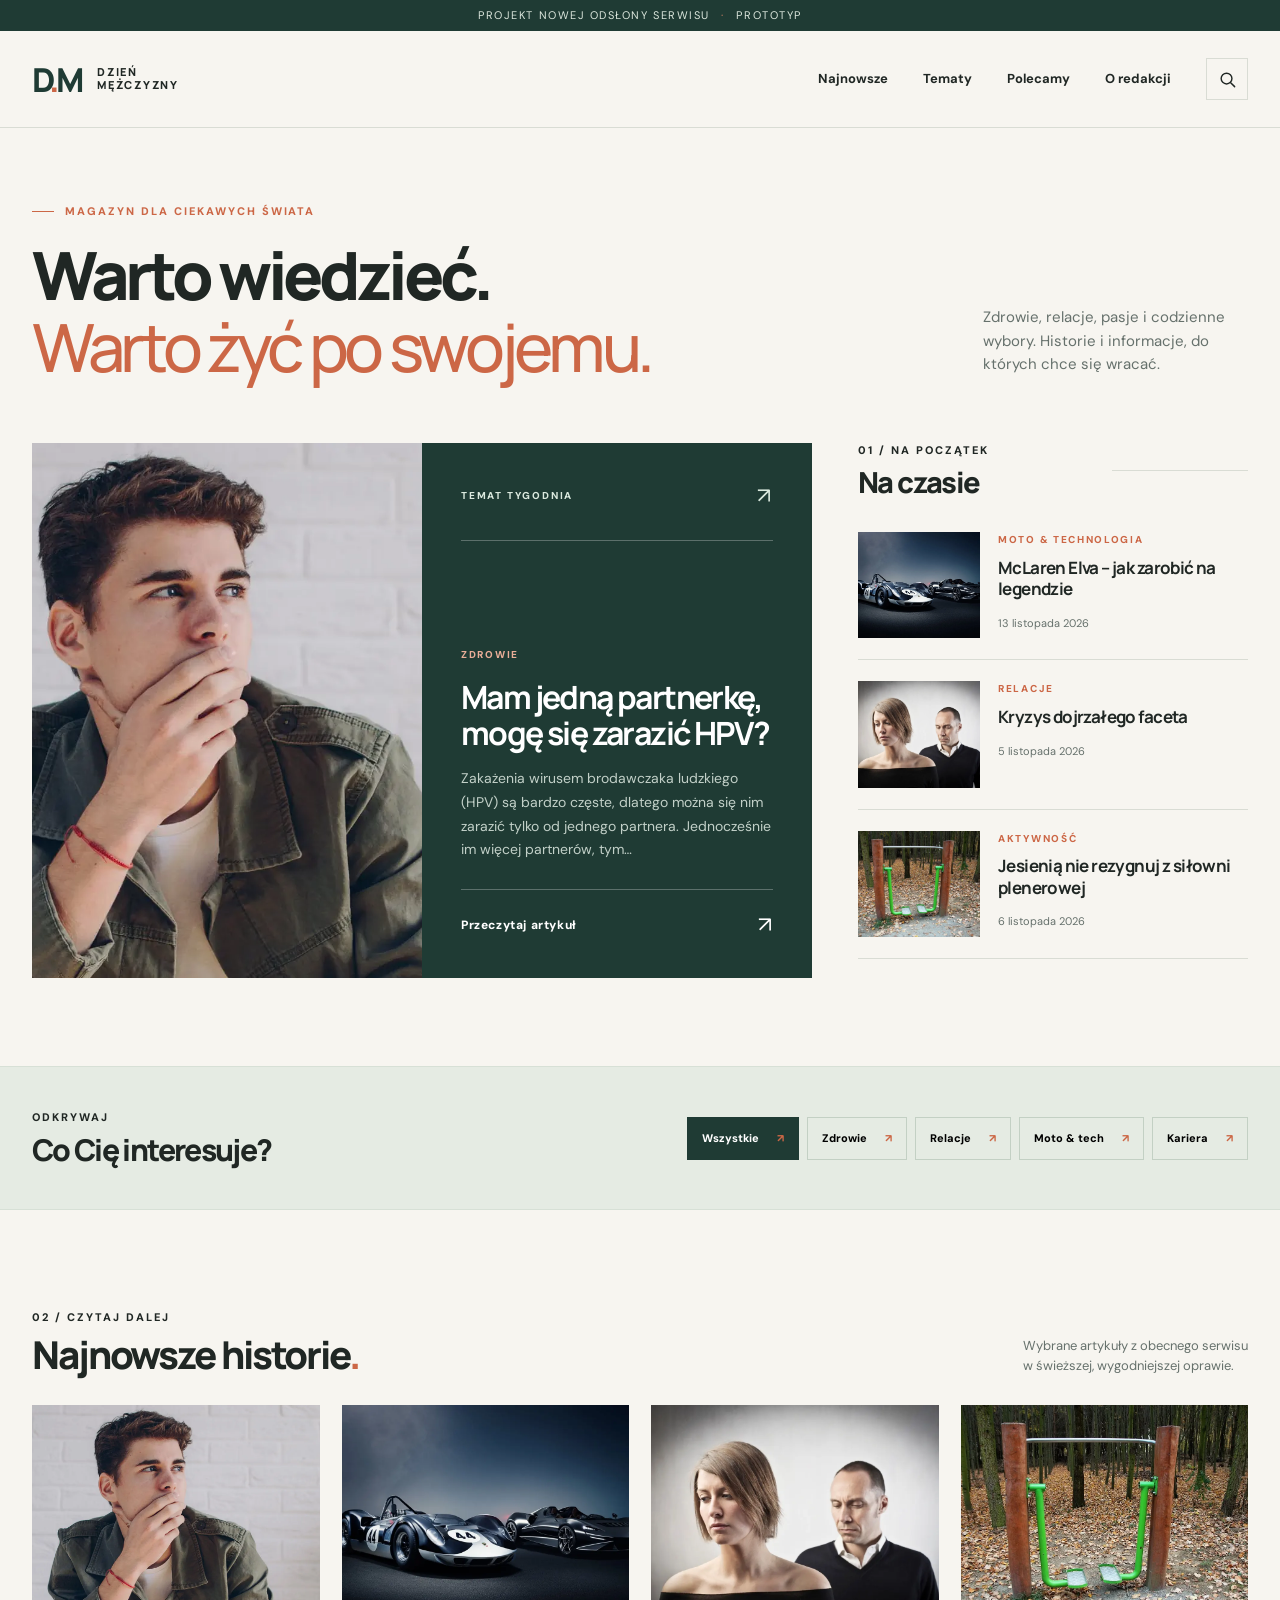
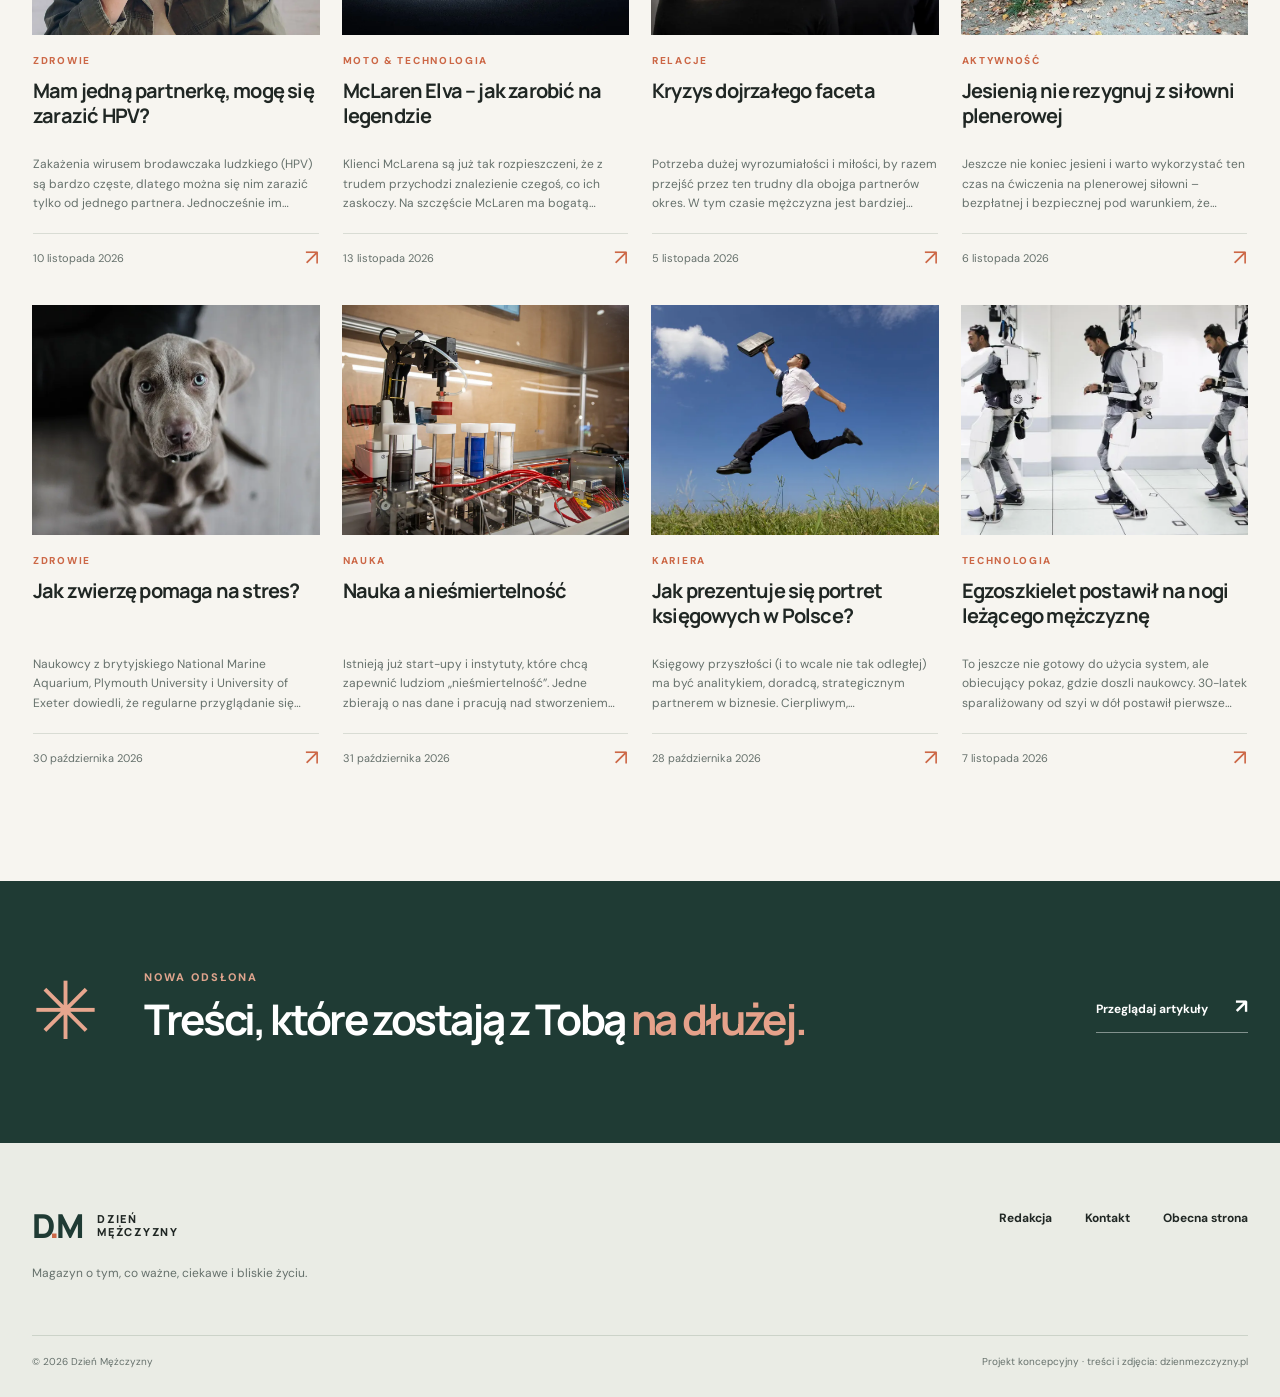
==== index.html @ a0b71d2a "Build refreshed magazine prototype" ====
<!doctype html>
<html lang="pl">
<head>
  <meta charset="utf-8">
  <meta name="viewport" content="width=device-width, initial-scale=1">
  <meta name="theme-color" content="#f7f5f0">
  <meta name="description" content="Prototyp nowej strony magazynu Dzień Mężczyzny.">
  <title>Dzień Mężczyzny — nowa odsłona</title>
  <link rel="stylesheet" href="styles.css">
  <script src="site.js" defer></script>
</head>
<body data-page="home">
  <div class="preview-note">Projekt nowej odsłony serwisu <span>·</span> prototyp</div>
  <header class="site-header">
    <div class="container header-inner">
      <a class="brand" href="./" aria-label="Dzień Mężczyzny — strona główna"><span class="brand-mark">D<span class="brand-dot">.</span>M</span><span class="brand-name">DZIEŃ<br>MĘŻCZYZNY</span></a>
      <nav class="main-nav" id="main-nav" aria-label="Nawigacja główna"><a href="#artykuly">Najnowsze</a><a href="#tematy">Tematy</a><a href="#wybrane">Polecamy</a><a href="https://www.dzienmezczyzny.pl/redakcja/">O redakcji</a></nav>
      <div class="header-actions"><button class="icon-button search-toggle" type="button" aria-label="Otwórz wyszukiwarkę" aria-expanded="false"><svg viewBox="0 0 24 24" aria-hidden="true"><circle cx="10.8" cy="10.8" r="6.8"/><path d="m16 16 5 5"/></svg></button><button class="icon-button menu-toggle" type="button" aria-label="Otwórz menu" aria-expanded="false"><svg viewBox="0 0 24 24" aria-hidden="true"><path d="M3 7h18M3 12h18M3 17h18"/></svg></button></div>
    </div>
    <form class="search-panel container" id="search-form" role="search" hidden><label for="search-input">Szukaj w artykułach</label><div class="search-row"><input id="search-input" type="search" placeholder="Wpisz temat, np. zdrowie" autocomplete="off"><button type="submit">Szukaj <span aria-hidden="true">↗</span></button></div></form>
  </header>

  <main>
    <section class="intro container"><div><span class="eyebrow"><span class="eyebrow-line"></span> Magazyn dla ciekawych świata</span><h1>Warto wiedzieć.<br><em>Warto żyć po swojemu.</em></h1></div><p>Zdrowie, relacje, pasje i codzienne wybory. Historie i informacje, do których chce się wracać.</p></section>

    <section class="lead-grid container" aria-label="Wyróżnione artykuły"><article class="feature-card" id="feature"></article><div class="lead-side"><div class="section-head compact"><div><span class="kicker">01 / Na początek</span><h2>Na czasie</h2></div><span class="section-rule"></span></div><div id="lead-side-list"></div></div></section>

    <section class="topic-section" id="tematy"><div class="container topic-inner"><div><span class="kicker">Odkrywaj</span><h2>Co Cię interesuje?</h2></div><div class="topic-links"><button type="button" data-filter="all" class="active">Wszystkie <span>↗</span></button><button type="button" data-filter="Zdrowie">Zdrowie <span>↗</span></button><button type="button" data-filter="Relacje">Relacje <span>↗</span></button><button type="button" data-filter="Moto & technologia">Moto & tech <span>↗</span></button><button type="button" data-filter="Kariera">Kariera <span>↗</span></button></div></div></section>

    <section class="stories-section container" id="artykuly"><div class="section-head"><div><span class="kicker">02 / Czytaj dalej</span><h2>Najnowsze historie<span class="accent">.</span></h2></div><p>Wybrane artykuły z obecnego serwisu<br> w świeższej, wygodniejszej oprawie.</p></div><div class="story-grid" id="story-grid"></div><p class="empty-state" id="empty-state" hidden>Nie znaleziono artykułów. Spróbuj innego hasła.</p></section>

    <section class="quote-band" id="wybrane"><div class="container quote-inner"><span class="quote-asterisk">✳</span><div><span class="kicker">Nowa odsłona</span><p>Treści, które zostają z Tobą <em>na dłużej.</em></p></div><a class="text-link" href="#artykuly">Przeglądaj artykuły <span>↗</span></a></div></section>
  </main>

  <footer class="site-footer"><div class="container footer-top"><div><a class="brand footer-brand" href="./"><span class="brand-mark">D<span class="brand-dot">.</span>M</span><span class="brand-name">DZIEŃ<br>MĘŻCZYZNY</span></a><p>Magazyn o tym, co ważne, ciekawe i bliskie życiu.</p></div><div class="footer-links"><a href="https://www.dzienmezczyzny.pl/redakcja/">Redakcja</a><a href="https://www.dzienmezczyzny.pl/redakcja/kontakt/">Kontakt</a><a href="https://www.dzienmezczyzny.pl/">Obecna strona</a></div></div><div class="container footer-bottom"><span>© 2026 Dzień Mężczyzny</span><span>Projekt koncepcyjny · treści i zdjęcia: dzienmezczyzny.pl</span></div></footer>
</body>
</html>
---- styles.css ----
@import url('https://fonts.googleapis.com/css2?family=DM+Sans:wght@400;500;600;700&family=Manrope:wght@400;500;600;700;800&display=swap');
:root{--paper:#f7f5f0;--white:#fff;--ink:#202724;--muted:#66716c;--accent:#cc6746;--line:#d9dcd4;--forest:#1f3b34;--sage:#e5ebe3}*{box-sizing:border-box}html{scroll-behavior:smooth}body{margin:0;background:var(--paper);color:var(--ink);font:16px/1.55 'DM Sans',sans-serif}a{color:inherit;text-decoration:none}button,input{font:inherit}button{cursor:pointer}.container{width:min(100% - 64px,1320px);margin-inline:auto}.preview-note{padding:7px 20px;text-align:center;background:var(--forest);color:#dce7dd;font-size:11px;letter-spacing:.14em;text-transform:uppercase}.preview-note span{padding:0 7px;color:#d78468}.site-header{position:relative;z-index:10;background:var(--paper);border-bottom:1px solid var(--line)}.header-inner{height:96px;display:flex;align-items:center;gap:35px}.brand{display:inline-flex;align-items:center;gap:12px;flex:none}.brand-mark{font:800 33px/1 'Manrope',sans-serif;letter-spacing:-.12em;color:var(--forest);white-space:nowrap;padding-right:5px}.brand-dot{color:var(--accent)}.brand-name{font:800 11px/1.18 'Manrope',sans-serif;letter-spacing:.16em}.main-nav{display:flex;align-items:center;gap:35px;margin-left:auto}.main-nav a{font-size:13px;font-weight:700;white-space:nowrap;transition:color .2s}.main-nav a:hover,.footer-links a:hover{color:var(--accent)}.header-actions{display:flex;gap:9px}.icon-button{display:grid;place-items:center;width:42px;height:42px;border:1px solid var(--line);background:transparent;color:var(--ink);transition:background .2s}.icon-button:hover{background:var(--sage)}.icon-button svg{width:19px;height:19px;fill:none;stroke:currentColor;stroke-width:1.8;stroke-linecap:round;stroke-linejoin:round}.menu-toggle{display:none}.search-panel{padding:0 0 26px}.search-panel[hidden]{display:none}.search-panel label{display:block;margin-bottom:8px;font-size:12px;font-weight:700;text-transform:uppercase;letter-spacing:.14em}.search-row{display:flex;gap:10px}.search-row input{width:100%;padding:14px 16px;border:1px solid var(--line);outline:none;background:white}.search-row input:focus{border-color:var(--accent)}.search-row button{border:0;background:var(--forest);padding:0 24px;color:white;font-weight:700}.search-row button span{padding-left:18px}.eyebrow,.kicker{display:block;font-size:11px;line-height:1.4;font-weight:800;letter-spacing:.18em;text-transform:uppercase}.eyebrow{display:flex;align-items:center;gap:11px;color:var(--accent)}.eyebrow-line{display:inline-block;width:22px;height:1px;background:var(--accent)}.intro{display:flex;align-items:end;justify-content:space-between;gap:40px;padding:76px 0 60px}.intro h1{margin:20px 0 0;font:800 clamp(43px,5.2vw,78px)/1.08 'Manrope',sans-serif;letter-spacing:-.065em}.intro h1 em{font-weight:500;font-style:normal;color:var(--accent)}.intro>p{width:265px;flex:none;margin:0 0 7px;color:var(--muted);font-size:15px}.lead-grid{display:grid;grid-template-columns:minmax(0,1.8fr) minmax(300px,.9fr);gap:46px;padding-bottom:88px}.feature-card{display:grid;grid-template-columns:1fr 1fr;min-height:535px;background:var(--forest);color:white}.feature-image{display:block;overflow:hidden}.feature-image img{width:100%;height:100%;object-fit:cover;display:block;transition:transform .4s}.feature-image:hover img,.story-image:hover img,.side-image:hover img{transform:scale(1.04)}.feature-content{padding:36px 39px;display:flex;flex-direction:column;align-items:start}.feature-label{align-self:stretch;display:flex;justify-content:space-between;align-items:center;padding-bottom:27px;border-bottom:1px solid #ffffff45;color:#dbe9de;text-transform:uppercase;font-size:10px;font-weight:800;letter-spacing:.18em}.feature-label span{font-size:22px;font-weight:400}.story-category{display:block;color:var(--accent);font-size:10px;font-weight:800;letter-spacing:.17em;text-transform:uppercase}.feature-content>.story-category{margin-top:auto;color:#e9ae98}.feature-content h2{margin:16px 0;font:700 clamp(28px,2.5vw,41px)/1.13 'Manrope',sans-serif;letter-spacing:-.05em}.feature-content h2 a:hover{text-decoration:underline;text-decoration-thickness:1px;text-underline-offset:5px}.feature-content p{margin:0;color:#c2d0c8;font-size:14px;line-height:1.7}.feature-cta{margin-top:27px;display:flex;justify-content:space-between;align-items:center;width:100%;padding-top:18px;border-top:1px solid #ffffff45;font-size:12px;font-weight:800;letter-spacing:.05em}.feature-cta span{font-size:22px;font-weight:400}.section-head{display:flex;align-items:end;justify-content:space-between;gap:25px;margin-bottom:29px}.section-head h2,.topic-inner h2{margin:7px 0 0;font:800 clamp(27px,3vw,43px)/1.13 'Manrope',sans-serif;letter-spacing:-.055em}.section-head>p{margin:0;color:var(--muted);font-size:13px}.section-head.compact{margin-bottom:13px;align-items:center}.compact h2{font-size:29px}.section-rule{height:1px;width:35%;background:var(--line)}.side-story{display:grid;grid-template-columns:122px 1fr;gap:18px;padding:21px 0;border-bottom:1px solid var(--line)}.side-image{display:block;overflow:hidden;aspect-ratio:1.15}.side-image img{width:100%;height:100%;object-fit:cover;transition:transform .4s}.side-story h3{font:700 17px/1.27 'Manrope',sans-serif;letter-spacing:-.035em;margin:9px 0 10px}.side-story h3 a:hover,.story-info h3 a:hover{color:var(--accent)}.side-story time,.story-meta time{font-size:11px;color:var(--muted)}.topic-section{background:var(--sage);border-top:1px solid #d7e0d6;border-bottom:1px solid #d7e0d6}.topic-inner{display:flex;align-items:center;justify-content:space-between;gap:32px;padding:43px 0}.topic-inner h2{font-size:30px}.topic-links{display:flex;gap:8px;flex-wrap:wrap;justify-content:flex-end}.topic-links button{padding:12px 14px;background:transparent;border:1px solid #c3d0c4;font-size:11px;font-weight:800}.topic-links button span{margin-left:15px;color:var(--accent)}.topic-links button:hover,.topic-links button.active{background:var(--forest);border-color:var(--forest);color:white}.stories-section{padding-top:100px;padding-bottom:112px}.accent{color:var(--accent)}.story-grid{display:grid;grid-template-columns:repeat(4,minmax(0,1fr));gap:36px 22px}.story-card{min-width:0}.story-image{display:block;aspect-ratio:1.25;overflow:hidden;background:#dde2d8}.story-image img{width:100%;height:100%;object-fit:cover;display:block;transition:transform .4s}.story-info{padding:18px 1px 0}.story-info h3{min-height:66px;margin:9px 0 11px;font:700 20px/1.25 'Manrope',sans-serif;letter-spacing:-.04em}.story-info p{margin:0 0 19px;color:var(--muted);font-size:12px;line-height:1.65;display:-webkit-box;-webkit-line-clamp:3;-webkit-box-orient:vertical;overflow:hidden}.story-meta{display:flex;align-items:center;justify-content:space-between;padding-top:13px;border-top:1px solid var(--line)}.story-meta a{font-size:22px;line-height:1;color:var(--accent)}.empty-state{padding:40px;background:white}.quote-band{background:var(--forest);color:white}.quote-inner{min-height:262px;display:flex;align-items:center;gap:45px}.quote-asterisk{font-size:80px;color:#e7a68e}.quote-inner .kicker{color:#dfa48d}.quote-inner p{font:700 clamp(27px,3.3vw,47px)/1.16 'Manrope',sans-serif;letter-spacing:-.055em;margin:10px 0}.quote-inner p em{font-style:normal;color:#e5a18a}.text-link{margin-left:auto;white-space:nowrap;border-bottom:1px solid #ffffff70;padding-bottom:10px;font-size:12px;font-weight:700}.text-link span{margin-left:24px;font-size:20px}.site-footer{background:#eaece5}.footer-top{display:flex;justify-content:space-between;padding:66px 0 53px}.footer-top p{margin:18px 0 0;font-size:12px;color:var(--muted)}.footer-links{display:flex;align-items:start;gap:33px;font-size:12px;font-weight:700}.footer-bottom{display:flex;justify-content:space-between;border-top:1px solid #ccd3c9;padding:18px 0 27px;color:var(--muted);font-size:10px}.breadcrumb{padding-top:40px;color:var(--muted);font-size:12px}.breadcrumb a:hover{color:var(--accent)}.breadcrumb span{padding:0 8px;color:#adb5ab}.article-heading{max-width:860px;margin:75px auto 47px;text-align:center}.article-heading h1{margin:18px 0;font:800 clamp(42px,5vw,72px)/1.1 'Manrope',sans-serif;letter-spacing:-.065em}.article-heading .story-category{font-size:11px}.article-lead{max-width:680px;margin:0 auto 23px;color:var(--muted);font-size:19px;line-height:1.6}.article-meta{display:flex;justify-content:center;gap:12px;color:var(--muted);font-size:11px;text-transform:uppercase;letter-spacing:.1em;font-weight:700}.meta-dot{font-size:5px;align-self:center;color:var(--accent)}.article-cover{margin:0}.article-cover img{display:block;width:100%;max-height:600px;object-fit:cover}.article-cover figcaption{padding:9px 0;color:var(--muted);font-size:10px;text-align:right}.article-layout{display:grid;grid-template-columns:minmax(0,740px) minmax(210px,270px);justify-content:center;gap:90px;padding:58px 0 110px}.article-body{font-size:18px;line-height:1.85}.article-body p{margin:0 0 27px}.article-body h2,.article-body h3{font-family:'Manrope',sans-serif;letter-spacing:-.04em;line-height:1.25;margin:50px 0 20px}.article-body h2{font-size:32px}.article-body h3{font-size:25px}.article-body>p:first-child{font-size:23px;line-height:1.55;font-weight:600}.article-aside{align-self:start;position:sticky;top:30px;border-top:2px solid var(--accent);padding-top:23px}.article-aside h2{font:800 25px/1.2 'Manrope',sans-serif;letter-spacing:-.05em}.article-aside p{font-size:13px;color:var(--muted)}.article-aside a,.article-source a{font-size:12px;font-weight:800;color:var(--accent)}.article-aside a span,.article-source a span{margin-left:10px}.article-source{margin-top:55px;padding:26px;background:var(--sage)}.article-source p{font-size:14px;line-height:1.6;margin:10px 0 15px}.related-section{padding-bottom:110px}.load-error{padding:30px;background:white}.load-error a{color:var(--accent)}
@media(max-width:1100px){.main-nav{gap:17px}.lead-grid{gap:25px}.feature-card{min-height:480px}.feature-content{padding:25px}.story-grid{grid-template-columns:repeat(3,minmax(0,1fr))}.topic-inner{align-items:start;flex-direction:column}.topic-links{justify-content:flex-start}.article-layout{gap:45px}}@media(max-width:760px){.container{width:min(100% - 36px,640px)}.header-inner{height:69px}.brand-mark{font-size:29px}.brand-name{font-size:9px}.main-nav{display:none;position:absolute;top:100%;left:0;right:0;background:var(--paper);padding:17px 18px 22px;border-bottom:1px solid var(--line);box-shadow:0 15px 20px #00000012}.main-nav.open{display:flex;align-items:stretch;flex-direction:column;gap:0}.main-nav a{padding:12px;border-bottom:1px solid var(--line)}.header-actions{margin-left:auto}.menu-toggle{display:grid}.icon-button{width:37px;height:37px}.intro{display:block;padding:56px 0 38px}.intro h1{font-size:clamp(39px,8vw,60px)}.intro>p{width:auto;max-width:470px;margin-top:24px}.lead-grid{display:block;padding-bottom:58px}.feature-card{display:block;min-height:0}.feature-image{height:300px}.feature-content{min-height:380px;padding:22px 25px 27px}.feature-content h2{font-size:32px}.lead-side{margin-top:45px}.side-story{grid-template-columns:115px 1fr}.topic-inner{padding:35px 0}.topic-links{gap:7px}.topic-links button{padding:10px 12px}.stories-section{padding-top:70px;padding-bottom:75px}.section-head{align-items:start;flex-direction:column}.section-head>p br{display:none}.story-grid{grid-template-columns:repeat(2,minmax(0,1fr));gap:30px 17px}.story-info h3{font-size:17px;min-height:0}.quote-inner{min-height:0;padding-top:40px;padding-bottom:44px;gap:15px;align-items:start;flex-wrap:wrap}.quote-asterisk{font-size:42px;line-height:1}.quote-inner>div{flex:1}.quote-inner p{font-size:28px}.text-link{margin-left:57px}.footer-top{padding:48px 0 35px;gap:27px;flex-direction:column}.footer-links{gap:20px;flex-wrap:wrap}.footer-bottom{gap:10px;flex-direction:column}.article-heading{margin:49px auto 35px}.article-heading h1{font-size:clamp(37px,8vw,56px)}.article-lead{font-size:16px}.article-cover img{max-height:390px}.article-layout{display:block;padding:40px 0 70px}.article-body{font-size:16px}.article-body>p:first-child{font-size:20px}.article-aside{position:static;margin-top:40px}.related-section{padding-bottom:80px}}@media(max-width:470px){.story-grid{grid-template-columns:1fr}.story-image{aspect-ratio:1.5}.story-info h3{font-size:21px}.story-info p{font-size:13px}.feature-image{height:260px}.feature-content{min-height:395px}.search-row button{padding:0 13px}.quote-inner p{font-size:25px}.article-heading h1{font-size:39px}}
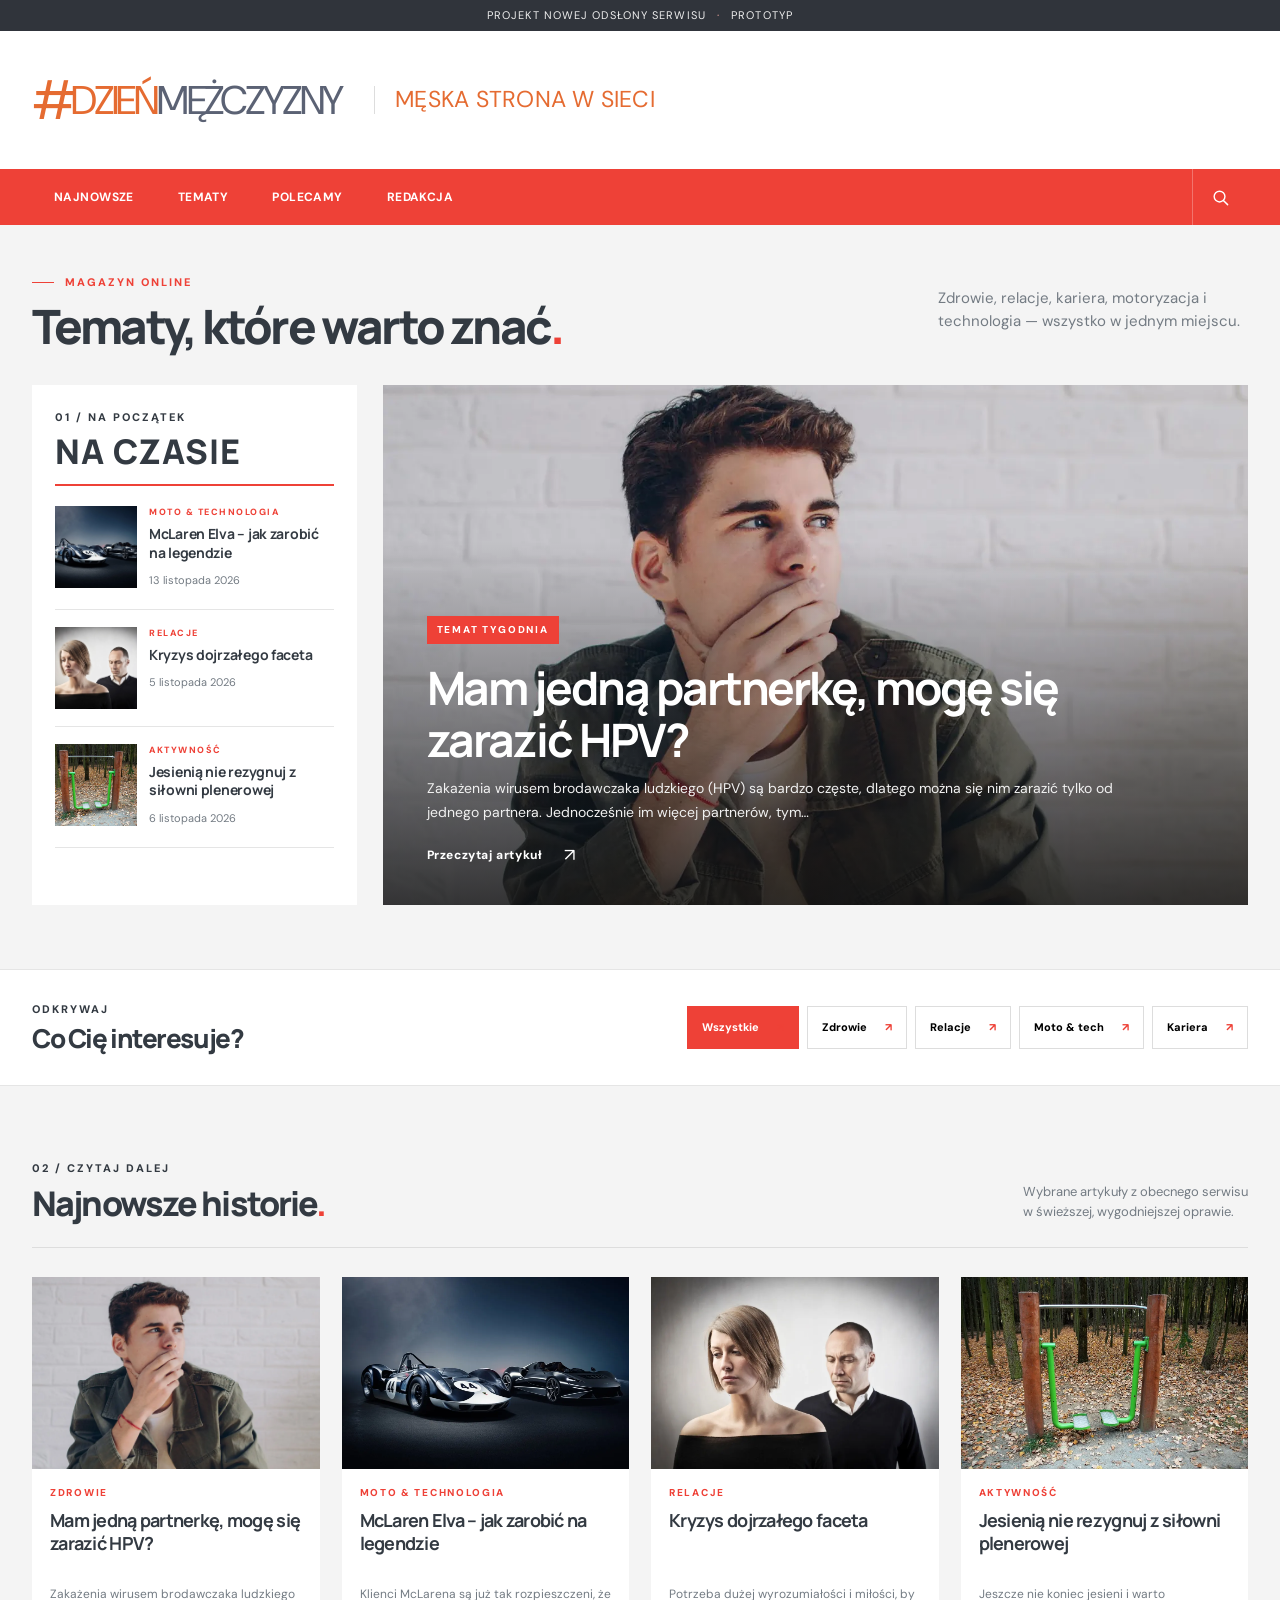
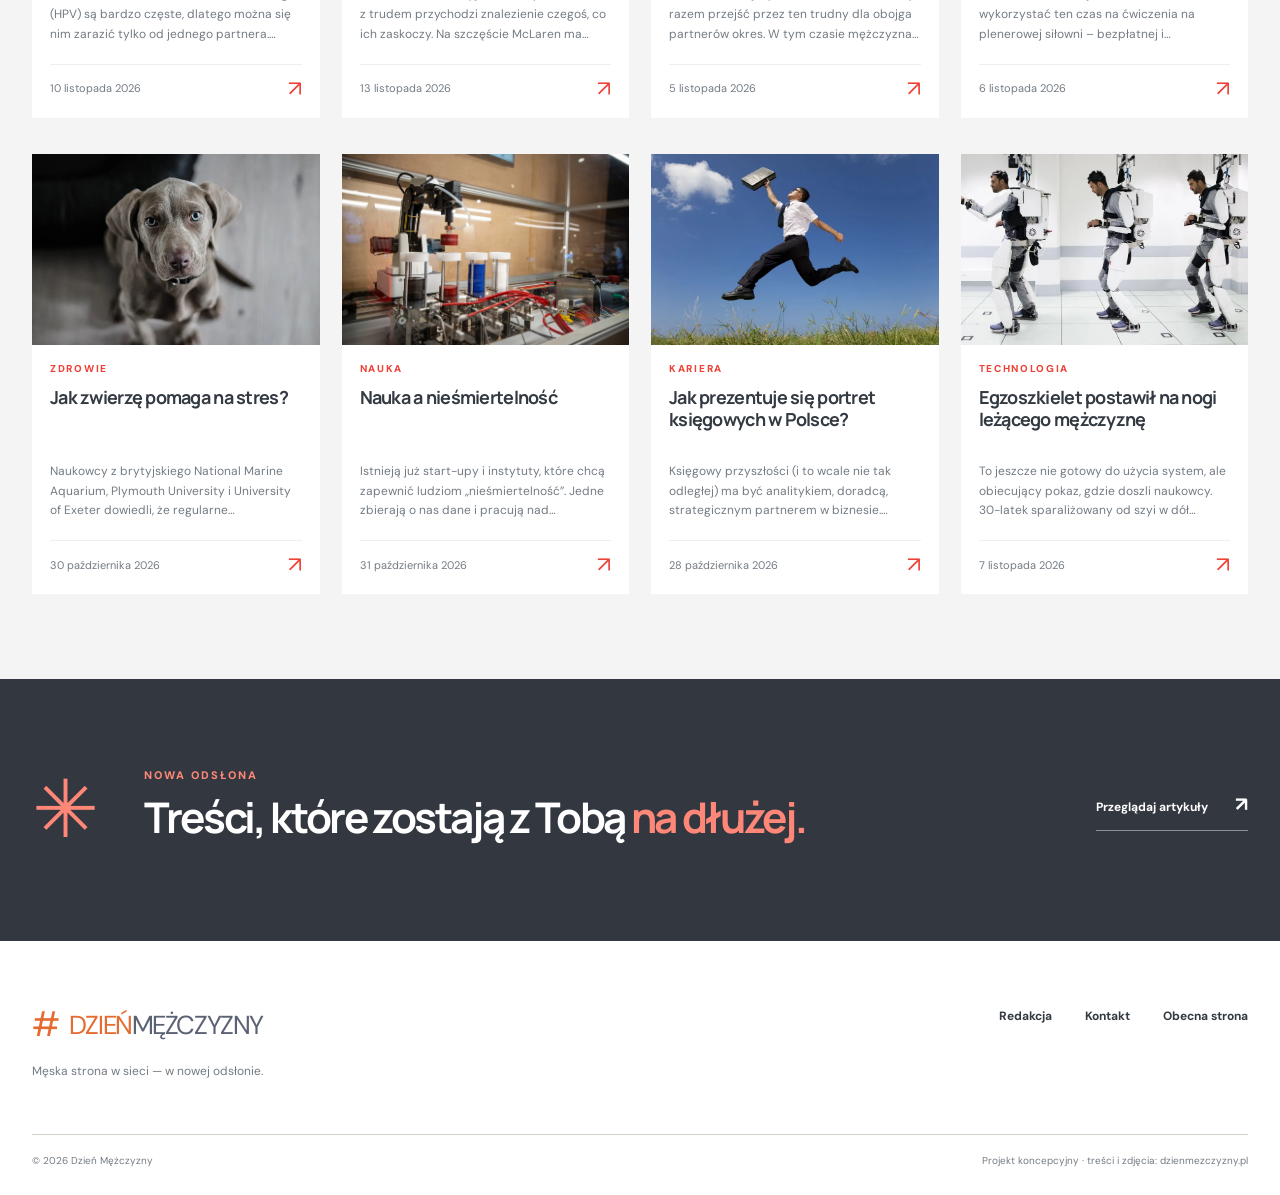
==== commit dc27c750: "Bring visual style closer to original magazine" ====
--- a/index.html
+++ b/index.html
@@ -12,16 +12,13 @@
 <body data-page="home">
   <div class="preview-note">Projekt nowej odsłony serwisu <span>·</span> prototyp</div>
   <header class="site-header">
-    <div class="container header-inner">
-      <a class="brand" href="./" aria-label="Dzień Mężczyzny — strona główna"><span class="brand-mark">D<span class="brand-dot">.</span>M</span><span class="brand-name">DZIEŃ<br>MĘŻCZYZNY</span></a>
-      <nav class="main-nav" id="main-nav" aria-label="Nawigacja główna"><a href="#artykuly">Najnowsze</a><a href="#tematy">Tematy</a><a href="#wybrane">Polecamy</a><a href="https://www.dzienmezczyzny.pl/redakcja/">O redakcji</a></nav>
-      <div class="header-actions"><button class="icon-button search-toggle" type="button" aria-label="Otwórz wyszukiwarkę" aria-expanded="false"><svg viewBox="0 0 24 24" aria-hidden="true"><circle cx="10.8" cy="10.8" r="6.8"/><path d="m16 16 5 5"/></svg></button><button class="icon-button menu-toggle" type="button" aria-label="Otwórz menu" aria-expanded="false"><svg viewBox="0 0 24 24" aria-hidden="true"><path d="M3 7h18M3 12h18M3 17h18"/></svg></button></div>
-    </div>
+    <div class="masthead container"><a class="brand" href="./" aria-label="Dzień Mężczyzny — strona główna"><span class="brand-mark">#</span><span class="brand-name">DZIEŃ<span>MĘŻCZYZNY</span></span></a><span class="brand-tagline">MĘSKA STRONA W SIECI</span></div>
+    <div class="nav-band"><div class="container header-inner"><nav class="main-nav" id="main-nav" aria-label="Nawigacja główna"><a href="#artykuly">Najnowsze</a><a href="#tematy">Tematy</a><a href="#wybrane">Polecamy</a><a href="https://www.dzienmezczyzny.pl/redakcja/">Redakcja</a></nav><div class="header-actions"><button class="icon-button search-toggle" type="button" aria-label="Otwórz wyszukiwarkę" aria-expanded="false"><svg viewBox="0 0 24 24" aria-hidden="true"><circle cx="10.8" cy="10.8" r="6.8"/><path d="m16 16 5 5"/></svg></button><button class="icon-button menu-toggle" type="button" aria-label="Otwórz menu" aria-expanded="false"><svg viewBox="0 0 24 24" aria-hidden="true"><path d="M3 7h18M3 12h18M3 17h18"/></svg></button></div></div></div>
     <form class="search-panel container" id="search-form" role="search" hidden><label for="search-input">Szukaj w artykułach</label><div class="search-row"><input id="search-input" type="search" placeholder="Wpisz temat, np. zdrowie" autocomplete="off"><button type="submit">Szukaj <span aria-hidden="true">↗</span></button></div></form>
   </header>
 
   <main>
-    <section class="intro container"><div><span class="eyebrow"><span class="eyebrow-line"></span> Magazyn dla ciekawych świata</span><h1>Warto wiedzieć.<br><em>Warto żyć po swojemu.</em></h1></div><p>Zdrowie, relacje, pasje i codzienne wybory. Historie i informacje, do których chce się wracać.</p></section>
+    <section class="intro container"><div><span class="eyebrow"><span class="eyebrow-line"></span> Magazyn online</span><h1>Tematy, które warto znać<span class="accent">.</span></h1></div><p>Zdrowie, relacje, kariera, motoryzacja i technologia — wszystko w jednym miejscu.</p></section>
 
     <section class="lead-grid container" aria-label="Wyróżnione artykuły"><article class="feature-card" id="feature"></article><div class="lead-side"><div class="section-head compact"><div><span class="kicker">01 / Na początek</span><h2>Na czasie</h2></div><span class="section-rule"></span></div><div id="lead-side-list"></div></div></section>
 
@@ -32,6 +29,6 @@
     <section class="quote-band" id="wybrane"><div class="container quote-inner"><span class="quote-asterisk">✳</span><div><span class="kicker">Nowa odsłona</span><p>Treści, które zostają z Tobą <em>na dłużej.</em></p></div><a class="text-link" href="#artykuly">Przeglądaj artykuły <span>↗</span></a></div></section>
   </main>
 
-  <footer class="site-footer"><div class="container footer-top"><div><a class="brand footer-brand" href="./"><span class="brand-mark">D<span class="brand-dot">.</span>M</span><span class="brand-name">DZIEŃ<br>MĘŻCZYZNY</span></a><p>Magazyn o tym, co ważne, ciekawe i bliskie życiu.</p></div><div class="footer-links"><a href="https://www.dzienmezczyzny.pl/redakcja/">Redakcja</a><a href="https://www.dzienmezczyzny.pl/redakcja/kontakt/">Kontakt</a><a href="https://www.dzienmezczyzny.pl/">Obecna strona</a></div></div><div class="container footer-bottom"><span>© 2026 Dzień Mężczyzny</span><span>Projekt koncepcyjny · treści i zdjęcia: dzienmezczyzny.pl</span></div></footer>
+  <footer class="site-footer"><div class="container footer-top"><div><a class="brand footer-brand" href="./"><span class="brand-mark">#</span><span class="brand-name">DZIEŃ<span>MĘŻCZYZNY</span></span></a><p>Męska strona w sieci — w nowej odsłonie.</p></div><div class="footer-links"><a href="https://www.dzienmezczyzny.pl/redakcja/">Redakcja</a><a href="https://www.dzienmezczyzny.pl/redakcja/kontakt/">Kontakt</a><a href="https://www.dzienmezczyzny.pl/">Obecna strona</a></div></div><div class="container footer-bottom"><span>© 2026 Dzień Mężczyzny</span><span>Projekt koncepcyjny · treści i zdjęcia: dzienmezczyzny.pl</span></div></footer>
 </body>
 </html>
--- a/styles.css
+++ b/styles.css
@@ -1,3 +1,81 @@
 @import url('https://fonts.googleapis.com/css2?family=DM+Sans:wght@400;500;600;700&family=Manrope:wght@400;500;600;700;800&display=swap');
 :root{--paper:#f7f5f0;--white:#fff;--ink:#202724;--muted:#66716c;--accent:#cc6746;--line:#d9dcd4;--forest:#1f3b34;--sage:#e5ebe3}*{box-sizing:border-box}html{scroll-behavior:smooth}body{margin:0;background:var(--paper);color:var(--ink);font:16px/1.55 'DM Sans',sans-serif}a{color:inherit;text-decoration:none}button,input{font:inherit}button{cursor:pointer}.container{width:min(100% - 64px,1320px);margin-inline:auto}.preview-note{padding:7px 20px;text-align:center;background:var(--forest);color:#dce7dd;font-size:11px;letter-spacing:.14em;text-transform:uppercase}.preview-note span{padding:0 7px;color:#d78468}.site-header{position:relative;z-index:10;background:var(--paper);border-bottom:1px solid var(--line)}.header-inner{height:96px;display:flex;align-items:center;gap:35px}.brand{display:inline-flex;align-items:center;gap:12px;flex:none}.brand-mark{font:800 33px/1 'Manrope',sans-serif;letter-spacing:-.12em;color:var(--forest);white-space:nowrap;padding-right:5px}.brand-dot{color:var(--accent)}.brand-name{font:800 11px/1.18 'Manrope',sans-serif;letter-spacing:.16em}.main-nav{display:flex;align-items:center;gap:35px;margin-left:auto}.main-nav a{font-size:13px;font-weight:700;white-space:nowrap;transition:color .2s}.main-nav a:hover,.footer-links a:hover{color:var(--accent)}.header-actions{display:flex;gap:9px}.icon-button{display:grid;place-items:center;width:42px;height:42px;border:1px solid var(--line);background:transparent;color:var(--ink);transition:background .2s}.icon-button:hover{background:var(--sage)}.icon-button svg{width:19px;height:19px;fill:none;stroke:currentColor;stroke-width:1.8;stroke-linecap:round;stroke-linejoin:round}.menu-toggle{display:none}.search-panel{padding:0 0 26px}.search-panel[hidden]{display:none}.search-panel label{display:block;margin-bottom:8px;font-size:12px;font-weight:700;text-transform:uppercase;letter-spacing:.14em}.search-row{display:flex;gap:10px}.search-row input{width:100%;padding:14px 16px;border:1px solid var(--line);outline:none;background:white}.search-row input:focus{border-color:var(--accent)}.search-row button{border:0;background:var(--forest);padding:0 24px;color:white;font-weight:700}.search-row button span{padding-left:18px}.eyebrow,.kicker{display:block;font-size:11px;line-height:1.4;font-weight:800;letter-spacing:.18em;text-transform:uppercase}.eyebrow{display:flex;align-items:center;gap:11px;color:var(--accent)}.eyebrow-line{display:inline-block;width:22px;height:1px;background:var(--accent)}.intro{display:flex;align-items:end;justify-content:space-between;gap:40px;padding:76px 0 60px}.intro h1{margin:20px 0 0;font:800 clamp(43px,5.2vw,78px)/1.08 'Manrope',sans-serif;letter-spacing:-.065em}.intro h1 em{font-weight:500;font-style:normal;color:var(--accent)}.intro>p{width:265px;flex:none;margin:0 0 7px;color:var(--muted);font-size:15px}.lead-grid{display:grid;grid-template-columns:minmax(0,1.8fr) minmax(300px,.9fr);gap:46px;padding-bottom:88px}.feature-card{display:grid;grid-template-columns:1fr 1fr;min-height:535px;background:var(--forest);color:white}.feature-image{display:block;overflow:hidden}.feature-image img{width:100%;height:100%;object-fit:cover;display:block;transition:transform .4s}.feature-image:hover img,.story-image:hover img,.side-image:hover img{transform:scale(1.04)}.feature-content{padding:36px 39px;display:flex;flex-direction:column;align-items:start}.feature-label{align-self:stretch;display:flex;justify-content:space-between;align-items:center;padding-bottom:27px;border-bottom:1px solid #ffffff45;color:#dbe9de;text-transform:uppercase;font-size:10px;font-weight:800;letter-spacing:.18em}.feature-label span{font-size:22px;font-weight:400}.story-category{display:block;color:var(--accent);font-size:10px;font-weight:800;letter-spacing:.17em;text-transform:uppercase}.feature-content>.story-category{margin-top:auto;color:#e9ae98}.feature-content h2{margin:16px 0;font:700 clamp(28px,2.5vw,41px)/1.13 'Manrope',sans-serif;letter-spacing:-.05em}.feature-content h2 a:hover{text-decoration:underline;text-decoration-thickness:1px;text-underline-offset:5px}.feature-content p{margin:0;color:#c2d0c8;font-size:14px;line-height:1.7}.feature-cta{margin-top:27px;display:flex;justify-content:space-between;align-items:center;width:100%;padding-top:18px;border-top:1px solid #ffffff45;font-size:12px;font-weight:800;letter-spacing:.05em}.feature-cta span{font-size:22px;font-weight:400}.section-head{display:flex;align-items:end;justify-content:space-between;gap:25px;margin-bottom:29px}.section-head h2,.topic-inner h2{margin:7px 0 0;font:800 clamp(27px,3vw,43px)/1.13 'Manrope',sans-serif;letter-spacing:-.055em}.section-head>p{margin:0;color:var(--muted);font-size:13px}.section-head.compact{margin-bottom:13px;align-items:center}.compact h2{font-size:29px}.section-rule{height:1px;width:35%;background:var(--line)}.side-story{display:grid;grid-template-columns:122px 1fr;gap:18px;padding:21px 0;border-bottom:1px solid var(--line)}.side-image{display:block;overflow:hidden;aspect-ratio:1.15}.side-image img{width:100%;height:100%;object-fit:cover;transition:transform .4s}.side-story h3{font:700 17px/1.27 'Manrope',sans-serif;letter-spacing:-.035em;margin:9px 0 10px}.side-story h3 a:hover,.story-info h3 a:hover{color:var(--accent)}.side-story time,.story-meta time{font-size:11px;color:var(--muted)}.topic-section{background:var(--sage);border-top:1px solid #d7e0d6;border-bottom:1px solid #d7e0d6}.topic-inner{display:flex;align-items:center;justify-content:space-between;gap:32px;padding:43px 0}.topic-inner h2{font-size:30px}.topic-links{display:flex;gap:8px;flex-wrap:wrap;justify-content:flex-end}.topic-links button{padding:12px 14px;background:transparent;border:1px solid #c3d0c4;font-size:11px;font-weight:800}.topic-links button span{margin-left:15px;color:var(--accent)}.topic-links button:hover,.topic-links button.active{background:var(--forest);border-color:var(--forest);color:white}.stories-section{padding-top:100px;padding-bottom:112px}.accent{color:var(--accent)}.story-grid{display:grid;grid-template-columns:repeat(4,minmax(0,1fr));gap:36px 22px}.story-card{min-width:0}.story-image{display:block;aspect-ratio:1.25;overflow:hidden;background:#dde2d8}.story-image img{width:100%;height:100%;object-fit:cover;display:block;transition:transform .4s}.story-info{padding:18px 1px 0}.story-info h3{min-height:66px;margin:9px 0 11px;font:700 20px/1.25 'Manrope',sans-serif;letter-spacing:-.04em}.story-info p{margin:0 0 19px;color:var(--muted);font-size:12px;line-height:1.65;display:-webkit-box;-webkit-line-clamp:3;-webkit-box-orient:vertical;overflow:hidden}.story-meta{display:flex;align-items:center;justify-content:space-between;padding-top:13px;border-top:1px solid var(--line)}.story-meta a{font-size:22px;line-height:1;color:var(--accent)}.empty-state{padding:40px;background:white}.quote-band{background:var(--forest);color:white}.quote-inner{min-height:262px;display:flex;align-items:center;gap:45px}.quote-asterisk{font-size:80px;color:#e7a68e}.quote-inner .kicker{color:#dfa48d}.quote-inner p{font:700 clamp(27px,3.3vw,47px)/1.16 'Manrope',sans-serif;letter-spacing:-.055em;margin:10px 0}.quote-inner p em{font-style:normal;color:#e5a18a}.text-link{margin-left:auto;white-space:nowrap;border-bottom:1px solid #ffffff70;padding-bottom:10px;font-size:12px;font-weight:700}.text-link span{margin-left:24px;font-size:20px}.site-footer{background:#eaece5}.footer-top{display:flex;justify-content:space-between;padding:66px 0 53px}.footer-top p{margin:18px 0 0;font-size:12px;color:var(--muted)}.footer-links{display:flex;align-items:start;gap:33px;font-size:12px;font-weight:700}.footer-bottom{display:flex;justify-content:space-between;border-top:1px solid #ccd3c9;padding:18px 0 27px;color:var(--muted);font-size:10px}.breadcrumb{padding-top:40px;color:var(--muted);font-size:12px}.breadcrumb a:hover{color:var(--accent)}.breadcrumb span{padding:0 8px;color:#adb5ab}.article-heading{max-width:860px;margin:75px auto 47px;text-align:center}.article-heading h1{margin:18px 0;font:800 clamp(42px,5vw,72px)/1.1 'Manrope',sans-serif;letter-spacing:-.065em}.article-heading .story-category{font-size:11px}.article-lead{max-width:680px;margin:0 auto 23px;color:var(--muted);font-size:19px;line-height:1.6}.article-meta{display:flex;justify-content:center;gap:12px;color:var(--muted);font-size:11px;text-transform:uppercase;letter-spacing:.1em;font-weight:700}.meta-dot{font-size:5px;align-self:center;color:var(--accent)}.article-cover{margin:0}.article-cover img{display:block;width:100%;max-height:600px;object-fit:cover}.article-cover figcaption{padding:9px 0;color:var(--muted);font-size:10px;text-align:right}.article-layout{display:grid;grid-template-columns:minmax(0,740px) minmax(210px,270px);justify-content:center;gap:90px;padding:58px 0 110px}.article-body{font-size:18px;line-height:1.85}.article-body p{margin:0 0 27px}.article-body h2,.article-body h3{font-family:'Manrope',sans-serif;letter-spacing:-.04em;line-height:1.25;margin:50px 0 20px}.article-body h2{font-size:32px}.article-body h3{font-size:25px}.article-body>p:first-child{font-size:23px;line-height:1.55;font-weight:600}.article-aside{align-self:start;position:sticky;top:30px;border-top:2px solid var(--accent);padding-top:23px}.article-aside h2{font:800 25px/1.2 'Manrope',sans-serif;letter-spacing:-.05em}.article-aside p{font-size:13px;color:var(--muted)}.article-aside a,.article-source a{font-size:12px;font-weight:800;color:var(--accent)}.article-aside a span,.article-source a span{margin-left:10px}.article-source{margin-top:55px;padding:26px;background:var(--sage)}.article-source p{font-size:14px;line-height:1.6;margin:10px 0 15px}.related-section{padding-bottom:110px}.load-error{padding:30px;background:white}.load-error a{color:var(--accent)}
 @media(max-width:1100px){.main-nav{gap:17px}.lead-grid{gap:25px}.feature-card{min-height:480px}.feature-content{padding:25px}.story-grid{grid-template-columns:repeat(3,minmax(0,1fr))}.topic-inner{align-items:start;flex-direction:column}.topic-links{justify-content:flex-start}.article-layout{gap:45px}}@media(max-width:760px){.container{width:min(100% - 36px,640px)}.header-inner{height:69px}.brand-mark{font-size:29px}.brand-name{font-size:9px}.main-nav{display:none;position:absolute;top:100%;left:0;right:0;background:var(--paper);padding:17px 18px 22px;border-bottom:1px solid var(--line);box-shadow:0 15px 20px #00000012}.main-nav.open{display:flex;align-items:stretch;flex-direction:column;gap:0}.main-nav a{padding:12px;border-bottom:1px solid var(--line)}.header-actions{margin-left:auto}.menu-toggle{display:grid}.icon-button{width:37px;height:37px}.intro{display:block;padding:56px 0 38px}.intro h1{font-size:clamp(39px,8vw,60px)}.intro>p{width:auto;max-width:470px;margin-top:24px}.lead-grid{display:block;padding-bottom:58px}.feature-card{display:block;min-height:0}.feature-image{height:300px}.feature-content{min-height:380px;padding:22px 25px 27px}.feature-content h2{font-size:32px}.lead-side{margin-top:45px}.side-story{grid-template-columns:115px 1fr}.topic-inner{padding:35px 0}.topic-links{gap:7px}.topic-links button{padding:10px 12px}.stories-section{padding-top:70px;padding-bottom:75px}.section-head{align-items:start;flex-direction:column}.section-head>p br{display:none}.story-grid{grid-template-columns:repeat(2,minmax(0,1fr));gap:30px 17px}.story-info h3{font-size:17px;min-height:0}.quote-inner{min-height:0;padding-top:40px;padding-bottom:44px;gap:15px;align-items:start;flex-wrap:wrap}.quote-asterisk{font-size:42px;line-height:1}.quote-inner>div{flex:1}.quote-inner p{font-size:28px}.text-link{margin-left:57px}.footer-top{padding:48px 0 35px;gap:27px;flex-direction:column}.footer-links{gap:20px;flex-wrap:wrap}.footer-bottom{gap:10px;flex-direction:column}.article-heading{margin:49px auto 35px}.article-heading h1{font-size:clamp(37px,8vw,56px)}.article-lead{font-size:16px}.article-cover img{max-height:390px}.article-layout{display:block;padding:40px 0 70px}.article-body{font-size:16px}.article-body>p:first-child{font-size:20px}.article-aside{position:static;margin-top:40px}.related-section{padding-bottom:80px}}@media(max-width:470px){.story-grid{grid-template-columns:1fr}.story-image{aspect-ratio:1.5}.story-info h3{font-size:21px}.story-info p{font-size:13px}.feature-image{height:260px}.feature-content{min-height:395px}.search-row button{padding:0 13px}.quote-inner p{font-size:25px}.article-heading h1{font-size:39px}}
+
+/* Wariant wizualny nawiązujący do obecnego serwisu. */
+:root{--paper:#f4f4f4;--white:#fff;--ink:#333a42;--muted:#737b83;--accent:#ee4137;--line:#e5e5e5;--forest:#333a42;--sage:#fff}
+body{background:var(--paper)}
+.preview-note{background:#30343b;color:#eee;letter-spacing:.1em}
+.preview-note span{color:#ffb3a9}
+.site-header{background:#fff;border:0}
+.masthead{height:138px;display:flex;align-items:center;gap:32px}
+.masthead .brand{gap:0}
+.brand-mark{font:400 55px/1 'DM Sans',sans-serif;letter-spacing:-.09em;color:#e56b31;padding-right:0}
+.brand-name{font:400 40px/1 'DM Sans',sans-serif;letter-spacing:-.055em;color:#e56b31;white-space:nowrap}
+.brand-name span{color:#5b6274}
+.brand-tagline{padding-left:20px;border-left:1px solid #ddd;color:#e56b31;font:400 23px/1.2 'DM Sans',sans-serif;letter-spacing:.01em;white-space:nowrap}
+.nav-band{background:var(--accent)}
+.header-inner{height:56px;display:flex;gap:0}
+.main-nav{margin:0;gap:0;align-self:stretch}
+.main-nav a{display:flex;align-items:center;padding:0 22px;color:#fff;text-transform:uppercase;font-size:12px;letter-spacing:.035em}
+.main-nav a:hover{background:#d83228;color:white}
+.header-actions{margin-left:auto;align-self:stretch;gap:0}
+.icon-button{height:56px;width:56px;border:0;border-left:1px solid #ffffff45;color:#fff}
+.icon-button:hover{background:#d83228}
+.search-panel{padding-top:20px}
+.search-row button{background:var(--accent)}
+.intro{align-items:center;padding:50px 0 32px}
+.intro h1{font-size:clamp(34px,3.7vw,54px);letter-spacing:-.055em;margin-top:11px}
+.intro>p{max-width:310px;width:310px}
+.eyebrow{color:var(--accent)}
+.lead-grid{grid-template-columns:minmax(275px,.75fr) minmax(0,2fr);gap:26px;padding-bottom:64px}
+.lead-side{order:-1;background:#fff;padding:25px 23px}
+.section-head.compact{border-bottom:2px solid var(--accent);padding-bottom:14px;margin-bottom:3px}
+.compact h2{font-size:22px;text-transform:uppercase;letter-spacing:.025em}
+.section-rule{display:none}
+.side-story{grid-template-columns:82px 1fr;gap:12px;padding:17px 0}
+.side-image{aspect-ratio:1}
+.side-story h3{font-size:14px;line-height:1.32;letter-spacing:-.02em;margin:5px 0}
+.side-story .story-category{font-size:9px}
+.feature-card{position:relative;display:block;min-height:520px;overflow:hidden;background:#333}
+.feature-image{position:absolute;inset:0}
+.feature-image img{width:100%;height:100%;object-fit:cover}
+.feature-card:after{content:"";position:absolute;inset:30% 0 0;background:linear-gradient(transparent,#101010cb);pointer-events:none}
+.feature-content{position:absolute;z-index:1;inset:auto 0 0;padding:32px 44px 35px;min-height:0;display:block;color:#fff}
+.feature-label{display:inline-block;padding:6px 10px;background:var(--accent);border:0;color:white;font-size:10px}
+.feature-label span{display:none}
+.feature-content>.story-category{display:none}
+.feature-content h2{max-width:730px;margin:18px 0 11px;font-size:clamp(31px,3.6vw,48px);letter-spacing:-.045em}
+.feature-content p{max-width:690px;color:#f1f1f1;font-size:14px}
+.feature-cta{width:auto;display:inline-flex;gap:22px;margin-top:17px;border:0;padding:0;color:white;font-size:12px}
+.feature-cta span{font-size:18px}
+.topic-section{background:#fff;border-top:1px solid var(--line);border-bottom:1px solid var(--line)}
+.topic-inner{padding:32px 0}
+.topic-inner h2{font-size:26px}
+.topic-links button{border-color:#ddd}
+.topic-links button:hover,.topic-links button.active{background:var(--accent);border-color:var(--accent)}
+.stories-section{padding-top:75px;padding-bottom:85px}
+.stories-section .section-head{border-bottom:1px solid #ddd;padding-bottom:25px}
+.section-head h2{font-size:34px}
+.story-card{background:#fff}
+.story-image{aspect-ratio:1.5}
+.story-info{padding:16px 18px 18px}
+.story-info h3{font-size:18px;min-height:65px}
+.story-info p{font-size:12px}
+.story-meta{border-top:1px solid #eee}
+.quote-band{background:#333840}
+.quote-inner p em,.quote-asterisk,.quote-inner .kicker{color:#ff8778}
+.site-footer{background:#fff}
+.footer-brand .brand-mark{font-size:35px}
+.footer-brand .brand-name{font-size:26px}
+.article-root{background:#fff;padding-left:clamp(20px,4vw,60px);padding-right:clamp(20px,4vw,60px)}
+.article-heading{text-align:left;margin:54px 0 38px;max-width:900px}
+.article-heading h1{font-size:clamp(37px,4.5vw,62px)}
+.article-lead{margin-left:0}
+.article-meta{justify-content:flex-start}
+.article-layout{justify-content:space-between}
+.article-source{background:#f6f6f6;border-left:3px solid var(--accent)}
+.article-aside{border-color:var(--accent)}
+@media(max-width:1000px){.masthead{height:115px}.brand-name{font-size:32px}.brand-mark{font-size:45px}.brand-tagline{font-size:17px}.main-nav a{padding:0 15px}.lead-grid{grid-template-columns:minmax(245px,.8fr) minmax(0,1.5fr)}.feature-card{min-height:485px}}
+@media(max-width:760px){.masthead{height:77px;gap:0}.brand-mark{font-size:36px}.brand-name{font-size:25px}.brand-tagline{display:none}.header-inner{height:46px}.main-nav{top:100%;background:#fff;margin:0}.main-nav.open{display:flex}.main-nav a{color:var(--ink);padding:13px 18px}.main-nav a:hover{color:var(--accent);background:#f6f6f6}.icon-button{height:46px;width:46px}.intro{padding:36px 0 25px}.intro h1{font-size:35px}.intro>p{width:auto;margin-top:14px}.lead-grid{display:flex;flex-direction:column;gap:0;padding-bottom:47px}.lead-side{order:1;margin-top:20px;padding:17px 20px}.feature-card{min-height:450px}.feature-image{height:auto}.feature-content{padding:25px}.feature-content h2{font-size:32px}.feature-content p{font-size:13px}.side-story{grid-template-columns:78px 1fr}.topic-inner{padding:30px 0}.stories-section{padding-top:55px}.story-grid{grid-template-columns:repeat(2,minmax(0,1fr))}.story-card .story-info h3{min-height:0}.article-heading{margin-top:36px}.article-root{width:100%;padding-left:18px;padding-right:18px}.article-layout{padding:35px 0 65px}}
+@media(max-width:470px){.brand-name{font-size:21px}.brand-mark{font-size:32px}.intro h1{font-size:31px}.feature-card{min-height:430px}.feature-content h2{font-size:28px}.story-grid{grid-template-columns:1fr}.story-image{aspect-ratio:1.65}.story-info h3{font-size:19px}.article-heading h1{font-size:38px}}
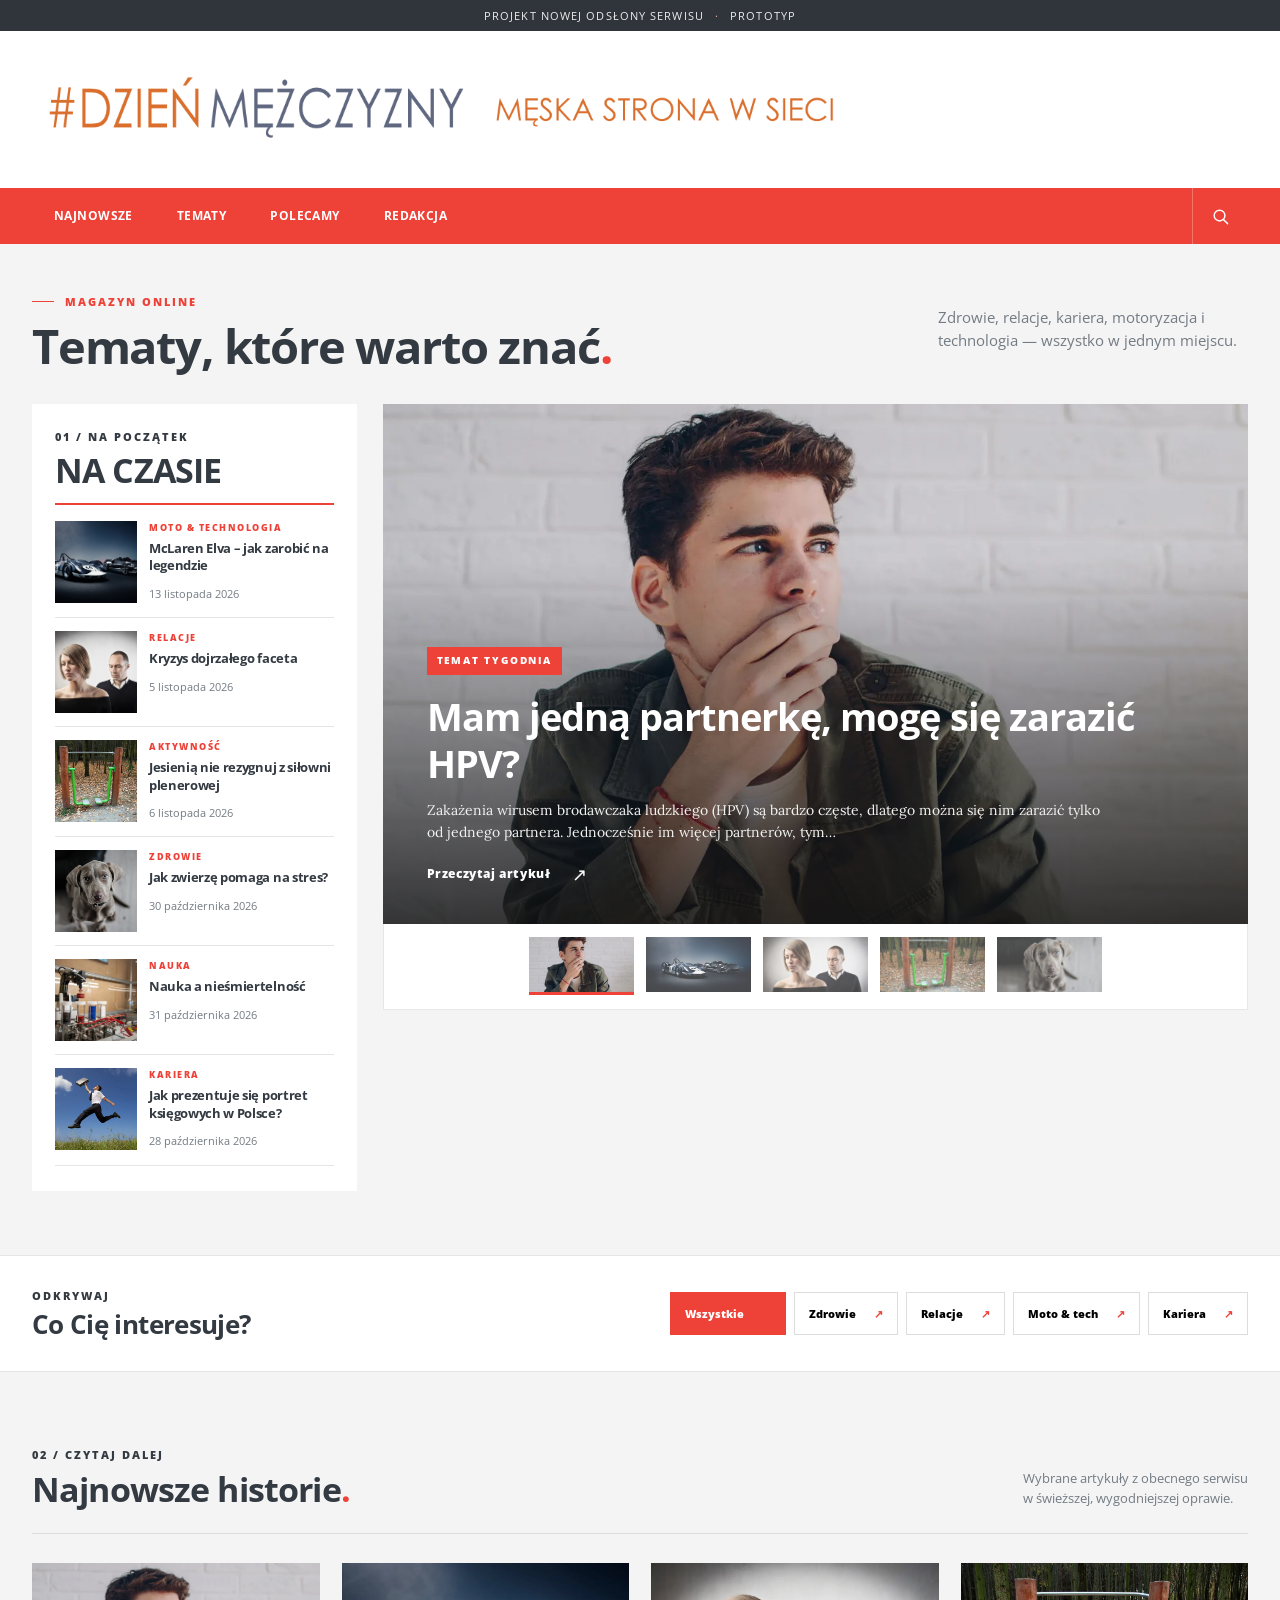
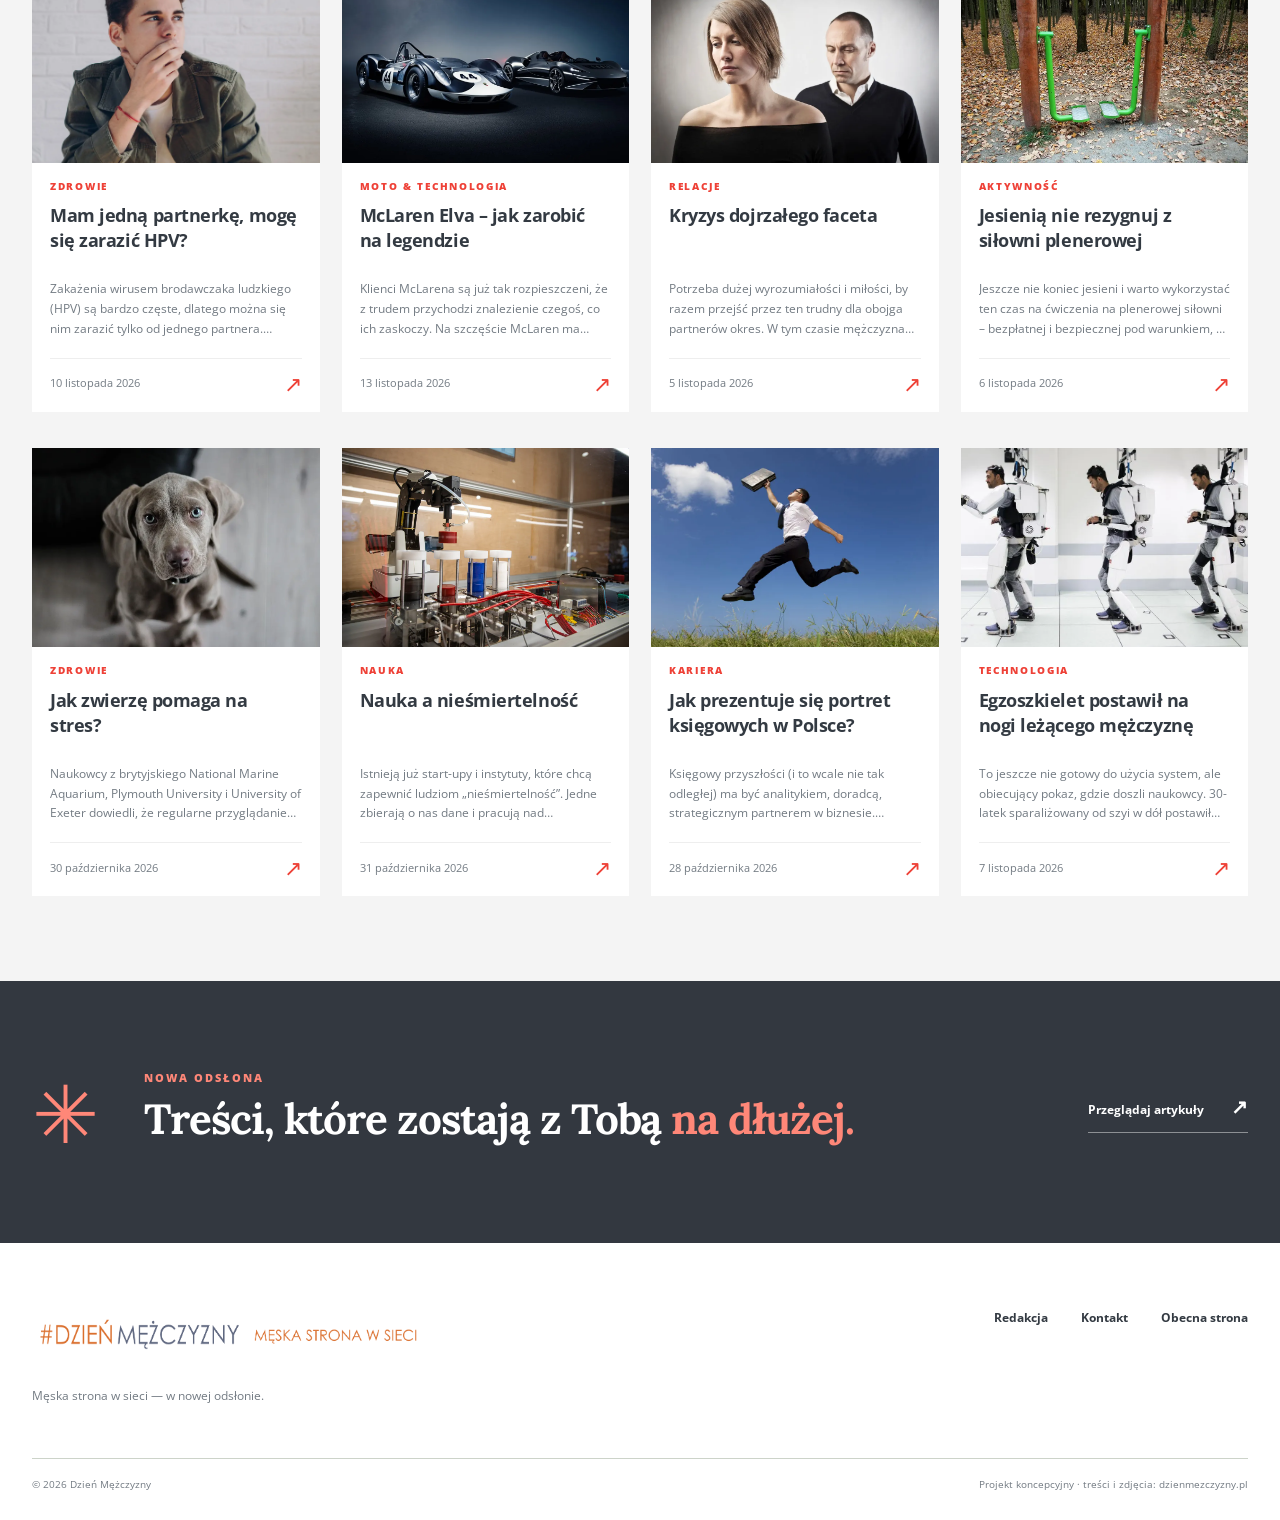
==== commit 4e12561b: "Use original logo assets and magazine typography" ====
--- a/index.html
+++ b/index.html
@@ -12,7 +12,7 @@
 <body data-page="home">
   <div class="preview-note">Projekt nowej odsłony serwisu <span>·</span> prototyp</div>
   <header class="site-header">
-    <div class="masthead container"><a class="brand" href="./" aria-label="Dzień Mężczyzny — strona główna"><span class="brand-mark">#</span><span class="brand-name">DZIEŃ<span>MĘŻCZYZNY</span></span></a><span class="brand-tagline">MĘSKA STRONA W SIECI</span></div>
+    <div class="masthead container"><a class="brand" href="./" aria-label="Dzień Mężczyzny — strona główna"><picture class="brand-picture"><source media="(max-width: 760px)" srcset="assets/original-mobile-logo.png"><img src="assets/original-logo.png" alt="Dzień Mężczyzny — Męska strona w sieci"></picture></a></div>
     <div class="nav-band"><div class="container header-inner"><nav class="main-nav" id="main-nav" aria-label="Nawigacja główna"><a href="#artykuly">Najnowsze</a><a href="#tematy">Tematy</a><a href="#wybrane">Polecamy</a><a href="https://www.dzienmezczyzny.pl/redakcja/">Redakcja</a></nav><div class="header-actions"><button class="icon-button search-toggle" type="button" aria-label="Otwórz wyszukiwarkę" aria-expanded="false"><svg viewBox="0 0 24 24" aria-hidden="true"><circle cx="10.8" cy="10.8" r="6.8"/><path d="m16 16 5 5"/></svg></button><button class="icon-button menu-toggle" type="button" aria-label="Otwórz menu" aria-expanded="false"><svg viewBox="0 0 24 24" aria-hidden="true"><path d="M3 7h18M3 12h18M3 17h18"/></svg></button></div></div></div>
     <form class="search-panel container" id="search-form" role="search" hidden><label for="search-input">Szukaj w artykułach</label><div class="search-row"><input id="search-input" type="search" placeholder="Wpisz temat, np. zdrowie" autocomplete="off"><button type="submit">Szukaj <span aria-hidden="true">↗</span></button></div></form>
   </header>
@@ -20,7 +20,7 @@
   <main>
     <section class="intro container"><div><span class="eyebrow"><span class="eyebrow-line"></span> Magazyn online</span><h1>Tematy, które warto znać<span class="accent">.</span></h1></div><p>Zdrowie, relacje, kariera, motoryzacja i technologia — wszystko w jednym miejscu.</p></section>
 
-    <section class="lead-grid container" aria-label="Wyróżnione artykuły"><article class="feature-card" id="feature"></article><div class="lead-side"><div class="section-head compact"><div><span class="kicker">01 / Na początek</span><h2>Na czasie</h2></div><span class="section-rule"></span></div><div id="lead-side-list"></div></div></section>
+    <section class="lead-grid container" aria-label="Wyróżnione artykuły"><div class="feature-stack"><article class="feature-card" id="feature"></article><div class="feature-thumbs" id="feature-thumbs" aria-label="Więcej wyróżnionych artykułów"></div></div><div class="lead-side"><div class="section-head compact"><div><span class="kicker">01 / Na początek</span><h2>Na czasie</h2></div><span class="section-rule"></span></div><div id="lead-side-list"></div></div></section>
 
     <section class="topic-section" id="tematy"><div class="container topic-inner"><div><span class="kicker">Odkrywaj</span><h2>Co Cię interesuje?</h2></div><div class="topic-links"><button type="button" data-filter="all" class="active">Wszystkie <span>↗</span></button><button type="button" data-filter="Zdrowie">Zdrowie <span>↗</span></button><button type="button" data-filter="Relacje">Relacje <span>↗</span></button><button type="button" data-filter="Moto & technologia">Moto & tech <span>↗</span></button><button type="button" data-filter="Kariera">Kariera <span>↗</span></button></div></div></section>
 
@@ -29,6 +29,6 @@
     <section class="quote-band" id="wybrane"><div class="container quote-inner"><span class="quote-asterisk">✳</span><div><span class="kicker">Nowa odsłona</span><p>Treści, które zostają z Tobą <em>na dłużej.</em></p></div><a class="text-link" href="#artykuly">Przeglądaj artykuły <span>↗</span></a></div></section>
   </main>
 
-  <footer class="site-footer"><div class="container footer-top"><div><a class="brand footer-brand" href="./"><span class="brand-mark">#</span><span class="brand-name">DZIEŃ<span>MĘŻCZYZNY</span></span></a><p>Męska strona w sieci — w nowej odsłonie.</p></div><div class="footer-links"><a href="https://www.dzienmezczyzny.pl/redakcja/">Redakcja</a><a href="https://www.dzienmezczyzny.pl/redakcja/kontakt/">Kontakt</a><a href="https://www.dzienmezczyzny.pl/">Obecna strona</a></div></div><div class="container footer-bottom"><span>© 2026 Dzień Mężczyzny</span><span>Projekt koncepcyjny · treści i zdjęcia: dzienmezczyzny.pl</span></div></footer>
+  <footer class="site-footer"><div class="container footer-top"><div><a class="brand footer-brand" href="./"><img src="assets/original-logo.png" alt="Dzień Mężczyzny — Męska strona w sieci"></a><p>Męska strona w sieci — w nowej odsłonie.</p></div><div class="footer-links"><a href="https://www.dzienmezczyzny.pl/redakcja/">Redakcja</a><a href="https://www.dzienmezczyzny.pl/redakcja/kontakt/">Kontakt</a><a href="https://www.dzienmezczyzny.pl/">Obecna strona</a></div></div><div class="container footer-bottom"><span>© 2026 Dzień Mężczyzny</span><span>Projekt koncepcyjny · treści i zdjęcia: dzienmezczyzny.pl</span></div></footer>
 </body>
 </html>
--- a/styles.css
+++ b/styles.css
@@ -1,4 +1,4 @@
-@import url('https://fonts.googleapis.com/css2?family=DM+Sans:wght@400;500;600;700&family=Manrope:wght@400;500;600;700;800&display=swap');
+@import url('https://fonts.googleapis.com/css2?family=Lora:ital,wght@0,400;0,700;1,400&family=Open+Sans:wght@400;600;700;800&display=swap');
 :root{--paper:#f7f5f0;--white:#fff;--ink:#202724;--muted:#66716c;--accent:#cc6746;--line:#d9dcd4;--forest:#1f3b34;--sage:#e5ebe3}*{box-sizing:border-box}html{scroll-behavior:smooth}body{margin:0;background:var(--paper);color:var(--ink);font:16px/1.55 'DM Sans',sans-serif}a{color:inherit;text-decoration:none}button,input{font:inherit}button{cursor:pointer}.container{width:min(100% - 64px,1320px);margin-inline:auto}.preview-note{padding:7px 20px;text-align:center;background:var(--forest);color:#dce7dd;font-size:11px;letter-spacing:.14em;text-transform:uppercase}.preview-note span{padding:0 7px;color:#d78468}.site-header{position:relative;z-index:10;background:var(--paper);border-bottom:1px solid var(--line)}.header-inner{height:96px;display:flex;align-items:center;gap:35px}.brand{display:inline-flex;align-items:center;gap:12px;flex:none}.brand-mark{font:800 33px/1 'Manrope',sans-serif;letter-spacing:-.12em;color:var(--forest);white-space:nowrap;padding-right:5px}.brand-dot{color:var(--accent)}.brand-name{font:800 11px/1.18 'Manrope',sans-serif;letter-spacing:.16em}.main-nav{display:flex;align-items:center;gap:35px;margin-left:auto}.main-nav a{font-size:13px;font-weight:700;white-space:nowrap;transition:color .2s}.main-nav a:hover,.footer-links a:hover{color:var(--accent)}.header-actions{display:flex;gap:9px}.icon-button{display:grid;place-items:center;width:42px;height:42px;border:1px solid var(--line);background:transparent;color:var(--ink);transition:background .2s}.icon-button:hover{background:var(--sage)}.icon-button svg{width:19px;height:19px;fill:none;stroke:currentColor;stroke-width:1.8;stroke-linecap:round;stroke-linejoin:round}.menu-toggle{display:none}.search-panel{padding:0 0 26px}.search-panel[hidden]{display:none}.search-panel label{display:block;margin-bottom:8px;font-size:12px;font-weight:700;text-transform:uppercase;letter-spacing:.14em}.search-row{display:flex;gap:10px}.search-row input{width:100%;padding:14px 16px;border:1px solid var(--line);outline:none;background:white}.search-row input:focus{border-color:var(--accent)}.search-row button{border:0;background:var(--forest);padding:0 24px;color:white;font-weight:700}.search-row button span{padding-left:18px}.eyebrow,.kicker{display:block;font-size:11px;line-height:1.4;font-weight:800;letter-spacing:.18em;text-transform:uppercase}.eyebrow{display:flex;align-items:center;gap:11px;color:var(--accent)}.eyebrow-line{display:inline-block;width:22px;height:1px;background:var(--accent)}.intro{display:flex;align-items:end;justify-content:space-between;gap:40px;padding:76px 0 60px}.intro h1{margin:20px 0 0;font:800 clamp(43px,5.2vw,78px)/1.08 'Manrope',sans-serif;letter-spacing:-.065em}.intro h1 em{font-weight:500;font-style:normal;color:var(--accent)}.intro>p{width:265px;flex:none;margin:0 0 7px;color:var(--muted);font-size:15px}.lead-grid{display:grid;grid-template-columns:minmax(0,1.8fr) minmax(300px,.9fr);gap:46px;padding-bottom:88px}.feature-card{display:grid;grid-template-columns:1fr 1fr;min-height:535px;background:var(--forest);color:white}.feature-image{display:block;overflow:hidden}.feature-image img{width:100%;height:100%;object-fit:cover;display:block;transition:transform .4s}.feature-image:hover img,.story-image:hover img,.side-image:hover img{transform:scale(1.04)}.feature-content{padding:36px 39px;display:flex;flex-direction:column;align-items:start}.feature-label{align-self:stretch;display:flex;justify-content:space-between;align-items:center;padding-bottom:27px;border-bottom:1px solid #ffffff45;color:#dbe9de;text-transform:uppercase;font-size:10px;font-weight:800;letter-spacing:.18em}.feature-label span{font-size:22px;font-weight:400}.story-category{display:block;color:var(--accent);font-size:10px;font-weight:800;letter-spacing:.17em;text-transform:uppercase}.feature-content>.story-category{margin-top:auto;color:#e9ae98}.feature-content h2{margin:16px 0;font:700 clamp(28px,2.5vw,41px)/1.13 'Manrope',sans-serif;letter-spacing:-.05em}.feature-content h2 a:hover{text-decoration:underline;text-decoration-thickness:1px;text-underline-offset:5px}.feature-content p{margin:0;color:#c2d0c8;font-size:14px;line-height:1.7}.feature-cta{margin-top:27px;display:flex;justify-content:space-between;align-items:center;width:100%;padding-top:18px;border-top:1px solid #ffffff45;font-size:12px;font-weight:800;letter-spacing:.05em}.feature-cta span{font-size:22px;font-weight:400}.section-head{display:flex;align-items:end;justify-content:space-between;gap:25px;margin-bottom:29px}.section-head h2,.topic-inner h2{margin:7px 0 0;font:800 clamp(27px,3vw,43px)/1.13 'Manrope',sans-serif;letter-spacing:-.055em}.section-head>p{margin:0;color:var(--muted);font-size:13px}.section-head.compact{margin-bottom:13px;align-items:center}.compact h2{font-size:29px}.section-rule{height:1px;width:35%;background:var(--line)}.side-story{display:grid;grid-template-columns:122px 1fr;gap:18px;padding:21px 0;border-bottom:1px solid var(--line)}.side-image{display:block;overflow:hidden;aspect-ratio:1.15}.side-image img{width:100%;height:100%;object-fit:cover;transition:transform .4s}.side-story h3{font:700 17px/1.27 'Manrope',sans-serif;letter-spacing:-.035em;margin:9px 0 10px}.side-story h3 a:hover,.story-info h3 a:hover{color:var(--accent)}.side-story time,.story-meta time{font-size:11px;color:var(--muted)}.topic-section{background:var(--sage);border-top:1px solid #d7e0d6;border-bottom:1px solid #d7e0d6}.topic-inner{display:flex;align-items:center;justify-content:space-between;gap:32px;padding:43px 0}.topic-inner h2{font-size:30px}.topic-links{display:flex;gap:8px;flex-wrap:wrap;justify-content:flex-end}.topic-links button{padding:12px 14px;background:transparent;border:1px solid #c3d0c4;font-size:11px;font-weight:800}.topic-links button span{margin-left:15px;color:var(--accent)}.topic-links button:hover,.topic-links button.active{background:var(--forest);border-color:var(--forest);color:white}.stories-section{padding-top:100px;padding-bottom:112px}.accent{color:var(--accent)}.story-grid{display:grid;grid-template-columns:repeat(4,minmax(0,1fr));gap:36px 22px}.story-card{min-width:0}.story-image{display:block;aspect-ratio:1.25;overflow:hidden;background:#dde2d8}.story-image img{width:100%;height:100%;object-fit:cover;display:block;transition:transform .4s}.story-info{padding:18px 1px 0}.story-info h3{min-height:66px;margin:9px 0 11px;font:700 20px/1.25 'Manrope',sans-serif;letter-spacing:-.04em}.story-info p{margin:0 0 19px;color:var(--muted);font-size:12px;line-height:1.65;display:-webkit-box;-webkit-line-clamp:3;-webkit-box-orient:vertical;overflow:hidden}.story-meta{display:flex;align-items:center;justify-content:space-between;padding-top:13px;border-top:1px solid var(--line)}.story-meta a{font-size:22px;line-height:1;color:var(--accent)}.empty-state{padding:40px;background:white}.quote-band{background:var(--forest);color:white}.quote-inner{min-height:262px;display:flex;align-items:center;gap:45px}.quote-asterisk{font-size:80px;color:#e7a68e}.quote-inner .kicker{color:#dfa48d}.quote-inner p{font:700 clamp(27px,3.3vw,47px)/1.16 'Manrope',sans-serif;letter-spacing:-.055em;margin:10px 0}.quote-inner p em{font-style:normal;color:#e5a18a}.text-link{margin-left:auto;white-space:nowrap;border-bottom:1px solid #ffffff70;padding-bottom:10px;font-size:12px;font-weight:700}.text-link span{margin-left:24px;font-size:20px}.site-footer{background:#eaece5}.footer-top{display:flex;justify-content:space-between;padding:66px 0 53px}.footer-top p{margin:18px 0 0;font-size:12px;color:var(--muted)}.footer-links{display:flex;align-items:start;gap:33px;font-size:12px;font-weight:700}.footer-bottom{display:flex;justify-content:space-between;border-top:1px solid #ccd3c9;padding:18px 0 27px;color:var(--muted);font-size:10px}.breadcrumb{padding-top:40px;color:var(--muted);font-size:12px}.breadcrumb a:hover{color:var(--accent)}.breadcrumb span{padding:0 8px;color:#adb5ab}.article-heading{max-width:860px;margin:75px auto 47px;text-align:center}.article-heading h1{margin:18px 0;font:800 clamp(42px,5vw,72px)/1.1 'Manrope',sans-serif;letter-spacing:-.065em}.article-heading .story-category{font-size:11px}.article-lead{max-width:680px;margin:0 auto 23px;color:var(--muted);font-size:19px;line-height:1.6}.article-meta{display:flex;justify-content:center;gap:12px;color:var(--muted);font-size:11px;text-transform:uppercase;letter-spacing:.1em;font-weight:700}.meta-dot{font-size:5px;align-self:center;color:var(--accent)}.article-cover{margin:0}.article-cover img{display:block;width:100%;max-height:600px;object-fit:cover}.article-cover figcaption{padding:9px 0;color:var(--muted);font-size:10px;text-align:right}.article-layout{display:grid;grid-template-columns:minmax(0,740px) minmax(210px,270px);justify-content:center;gap:90px;padding:58px 0 110px}.article-body{font-size:18px;line-height:1.85}.article-body p{margin:0 0 27px}.article-body h2,.article-body h3{font-family:'Manrope',sans-serif;letter-spacing:-.04em;line-height:1.25;margin:50px 0 20px}.article-body h2{font-size:32px}.article-body h3{font-size:25px}.article-body>p:first-child{font-size:23px;line-height:1.55;font-weight:600}.article-aside{align-self:start;position:sticky;top:30px;border-top:2px solid var(--accent);padding-top:23px}.article-aside h2{font:800 25px/1.2 'Manrope',sans-serif;letter-spacing:-.05em}.article-aside p{font-size:13px;color:var(--muted)}.article-aside a,.article-source a{font-size:12px;font-weight:800;color:var(--accent)}.article-aside a span,.article-source a span{margin-left:10px}.article-source{margin-top:55px;padding:26px;background:var(--sage)}.article-source p{font-size:14px;line-height:1.6;margin:10px 0 15px}.related-section{padding-bottom:110px}.load-error{padding:30px;background:white}.load-error a{color:var(--accent)}
 @media(max-width:1100px){.main-nav{gap:17px}.lead-grid{gap:25px}.feature-card{min-height:480px}.feature-content{padding:25px}.story-grid{grid-template-columns:repeat(3,minmax(0,1fr))}.topic-inner{align-items:start;flex-direction:column}.topic-links{justify-content:flex-start}.article-layout{gap:45px}}@media(max-width:760px){.container{width:min(100% - 36px,640px)}.header-inner{height:69px}.brand-mark{font-size:29px}.brand-name{font-size:9px}.main-nav{display:none;position:absolute;top:100%;left:0;right:0;background:var(--paper);padding:17px 18px 22px;border-bottom:1px solid var(--line);box-shadow:0 15px 20px #00000012}.main-nav.open{display:flex;align-items:stretch;flex-direction:column;gap:0}.main-nav a{padding:12px;border-bottom:1px solid var(--line)}.header-actions{margin-left:auto}.menu-toggle{display:grid}.icon-button{width:37px;height:37px}.intro{display:block;padding:56px 0 38px}.intro h1{font-size:clamp(39px,8vw,60px)}.intro>p{width:auto;max-width:470px;margin-top:24px}.lead-grid{display:block;padding-bottom:58px}.feature-card{display:block;min-height:0}.feature-image{height:300px}.feature-content{min-height:380px;padding:22px 25px 27px}.feature-content h2{font-size:32px}.lead-side{margin-top:45px}.side-story{grid-template-columns:115px 1fr}.topic-inner{padding:35px 0}.topic-links{gap:7px}.topic-links button{padding:10px 12px}.stories-section{padding-top:70px;padding-bottom:75px}.section-head{align-items:start;flex-direction:column}.section-head>p br{display:none}.story-grid{grid-template-columns:repeat(2,minmax(0,1fr));gap:30px 17px}.story-info h3{font-size:17px;min-height:0}.quote-inner{min-height:0;padding-top:40px;padding-bottom:44px;gap:15px;align-items:start;flex-wrap:wrap}.quote-asterisk{font-size:42px;line-height:1}.quote-inner>div{flex:1}.quote-inner p{font-size:28px}.text-link{margin-left:57px}.footer-top{padding:48px 0 35px;gap:27px;flex-direction:column}.footer-links{gap:20px;flex-wrap:wrap}.footer-bottom{gap:10px;flex-direction:column}.article-heading{margin:49px auto 35px}.article-heading h1{font-size:clamp(37px,8vw,56px)}.article-lead{font-size:16px}.article-cover img{max-height:390px}.article-layout{display:block;padding:40px 0 70px}.article-body{font-size:16px}.article-body>p:first-child{font-size:20px}.article-aside{position:static;margin-top:40px}.related-section{padding-bottom:80px}}@media(max-width:470px){.story-grid{grid-template-columns:1fr}.story-image{aspect-ratio:1.5}.story-info h3{font-size:21px}.story-info p{font-size:13px}.feature-image{height:260px}.feature-content{min-height:395px}.search-row button{padding:0 13px}.quote-inner p{font-size:25px}.article-heading h1{font-size:39px}}
 
@@ -79,3 +79,33 @@
 @media(max-width:1000px){.masthead{height:115px}.brand-name{font-size:32px}.brand-mark{font-size:45px}.brand-tagline{font-size:17px}.main-nav a{padding:0 15px}.lead-grid{grid-template-columns:minmax(245px,.8fr) minmax(0,1.5fr)}.feature-card{min-height:485px}}
 @media(max-width:760px){.masthead{height:77px;gap:0}.brand-mark{font-size:36px}.brand-name{font-size:25px}.brand-tagline{display:none}.header-inner{height:46px}.main-nav{top:100%;background:#fff;margin:0}.main-nav.open{display:flex}.main-nav a{color:var(--ink);padding:13px 18px}.main-nav a:hover{color:var(--accent);background:#f6f6f6}.icon-button{height:46px;width:46px}.intro{padding:36px 0 25px}.intro h1{font-size:35px}.intro>p{width:auto;margin-top:14px}.lead-grid{display:flex;flex-direction:column;gap:0;padding-bottom:47px}.lead-side{order:1;margin-top:20px;padding:17px 20px}.feature-card{min-height:450px}.feature-image{height:auto}.feature-content{padding:25px}.feature-content h2{font-size:32px}.feature-content p{font-size:13px}.side-story{grid-template-columns:78px 1fr}.topic-inner{padding:30px 0}.stories-section{padding-top:55px}.story-grid{grid-template-columns:repeat(2,minmax(0,1fr))}.story-card .story-info h3{min-height:0}.article-heading{margin-top:36px}.article-root{width:100%;padding-left:18px;padding-right:18px}.article-layout{padding:35px 0 65px}}
 @media(max-width:470px){.brand-name{font-size:21px}.brand-mark{font-size:32px}.intro h1{font-size:31px}.feature-card{min-height:430px}.feature-content h2{font-size:28px}.story-grid{grid-template-columns:1fr}.story-image{aspect-ratio:1.65}.story-info h3{font-size:19px}.article-heading h1{font-size:38px}}
+
+/* Oficjalne pliki logo, oryginalne kroje i kadry zdjęć. */
+body{font-family:'Open Sans',Arial,sans-serif}
+.masthead{height:157px}
+.brand-picture,.brand-picture img{display:block}
+.masthead .brand{width:min(100%,813px)}
+.brand-picture img{width:100%;height:auto;object-fit:contain}
+.footer-brand img{display:block;width:min(100%,390px);height:auto}
+.footer-top>div:first-child{max-width:390px}
+.intro h1,.section-head h2,.topic-inner h2,.side-story h3,.story-info h3,.feature-content h2,.article-heading h1,.article-body h2,.article-body h3,.article-aside h2,.quote-inner p{font-family:'Open Sans',Arial,sans-serif;letter-spacing:-.025em}
+.intro h1{font-weight:700}
+.section-head h2,.topic-inner h2,.side-story h3,.story-info h3,.feature-content h2,.article-heading h1{font-weight:700}
+.main-nav a{font-family:'Open Sans',Arial,sans-serif}
+.feature-content h2{font-size:clamp(30px,3vw,42px);line-height:1.24}
+.feature-content p,.article-lead,.quote-inner p{font-family:'Lora',Georgia,serif}
+.feature-content p{line-height:1.6}
+.story-info h3{line-height:1.4}
+.feature-thumbs{display:flex;align-items:center;justify-content:center;gap:12px;min-height:86px;padding:10px 16px;background:#fff;border:1px solid #e7e7e7;border-top:0}
+.feature-thumb{display:block;flex:0 1 105px;height:58px;overflow:hidden;border-bottom:3px solid transparent;opacity:.72;transition:opacity .2s,border-color .2s}
+.feature-thumb:hover,.feature-thumb.active{opacity:1;border-color:var(--accent)}
+.feature-thumb img{display:block;width:100%;height:100%;object-fit:cover}
+.side-story{padding:13px 0}
+.side-story h3{font-size:13px}
+.side-image img,.story-image img{object-position:center 30%}
+.feature-image img{object-position:center 32%}
+.story-image{aspect-ratio:1.44}
+.article-cover img{object-position:center 30%}
+@media(max-width:1000px){.masthead{height:130px}.masthead .brand{width:min(100%,730px)}}
+@media(max-width:760px){.site-header{background:var(--accent)}.masthead{height:59px;background:var(--accent)}.masthead .brand{width:100%}.brand-picture img{width:100%;max-height:50px;object-fit:contain}.search-panel label{color:white}.feature-thumbs{gap:6px;min-height:64px;padding:7px}.feature-thumb{height:45px}.feature-card{min-height:410px}.feature-content{padding:20px}.feature-content h2{font-size:28px}.lead-side{margin-top:20px}.side-story{padding:13px 0}.side-story h3{font-size:14px}}
+@media(max-width:470px){.masthead{height:53px}.brand-picture img{max-height:44px}.feature-card{min-height:385px}.feature-content h2{font-size:25px}.feature-thumb{height:38px}.feature-thumbs{min-height:54px}}
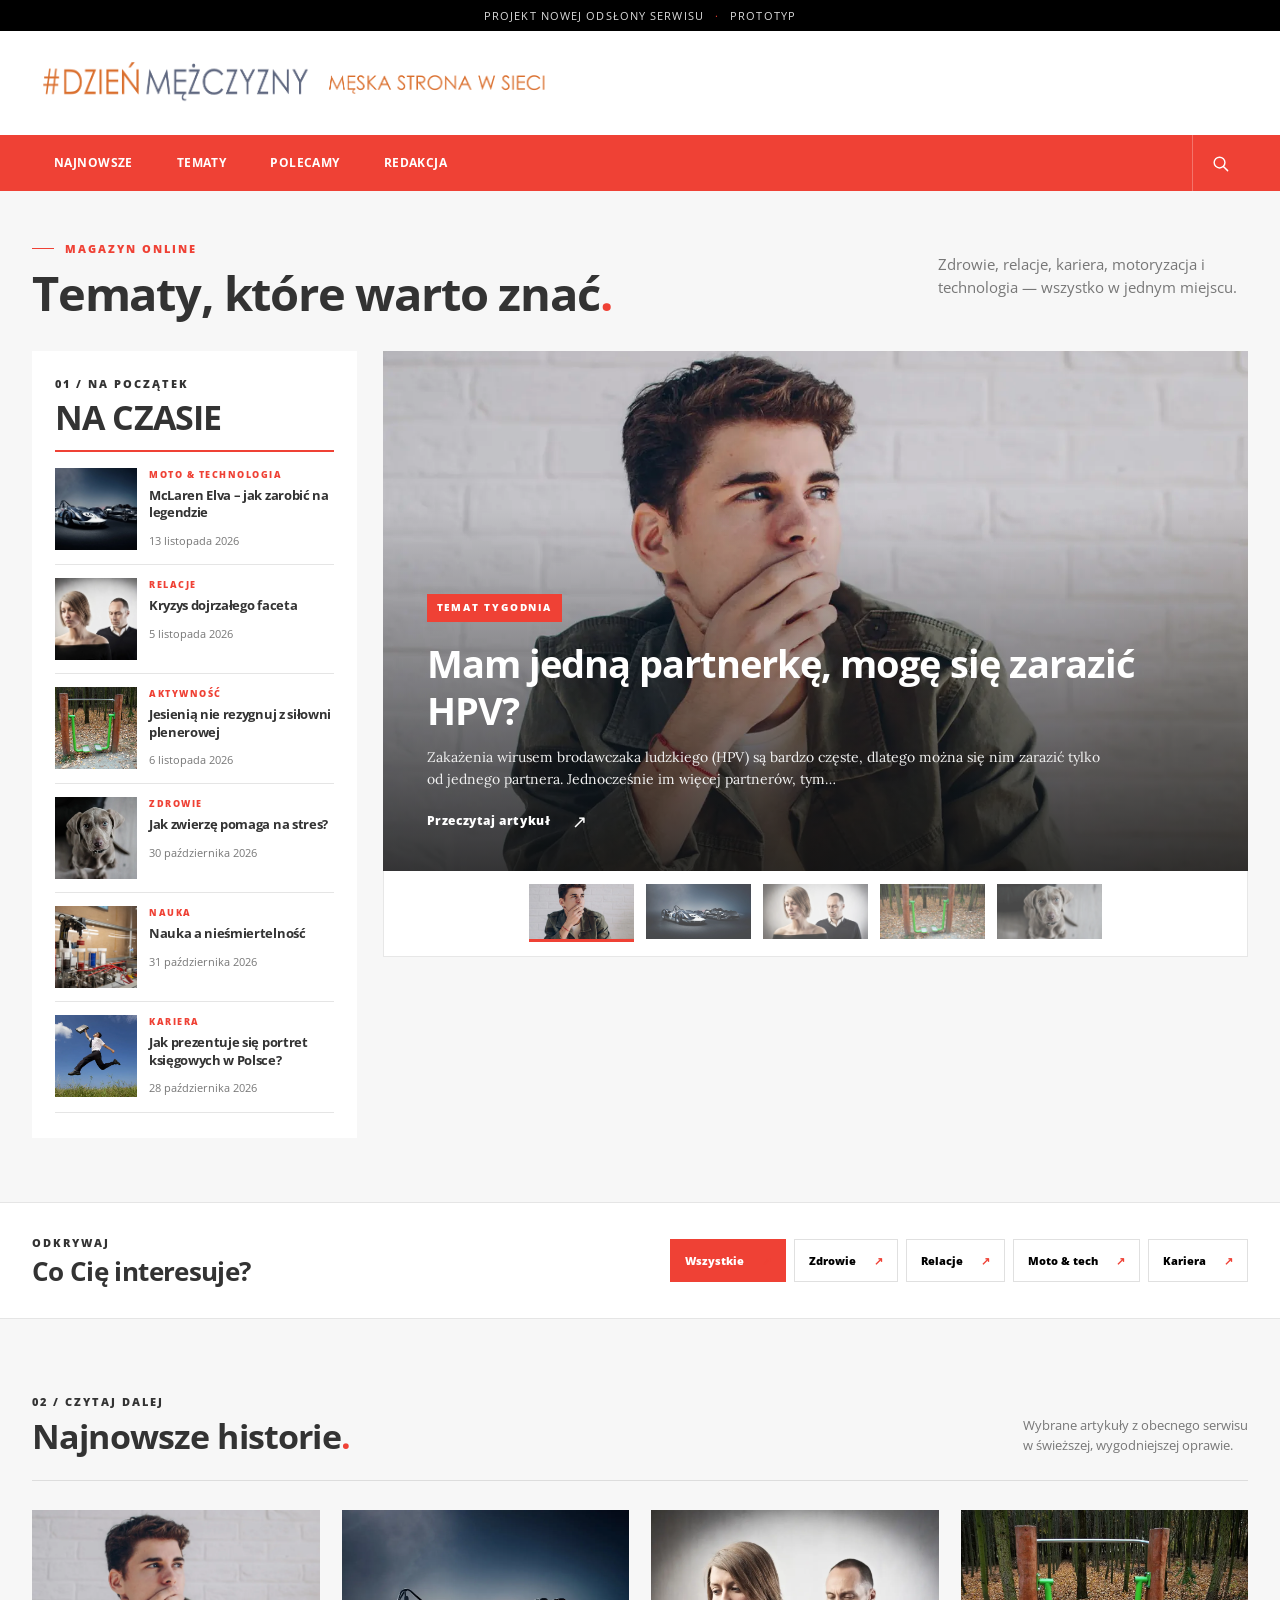
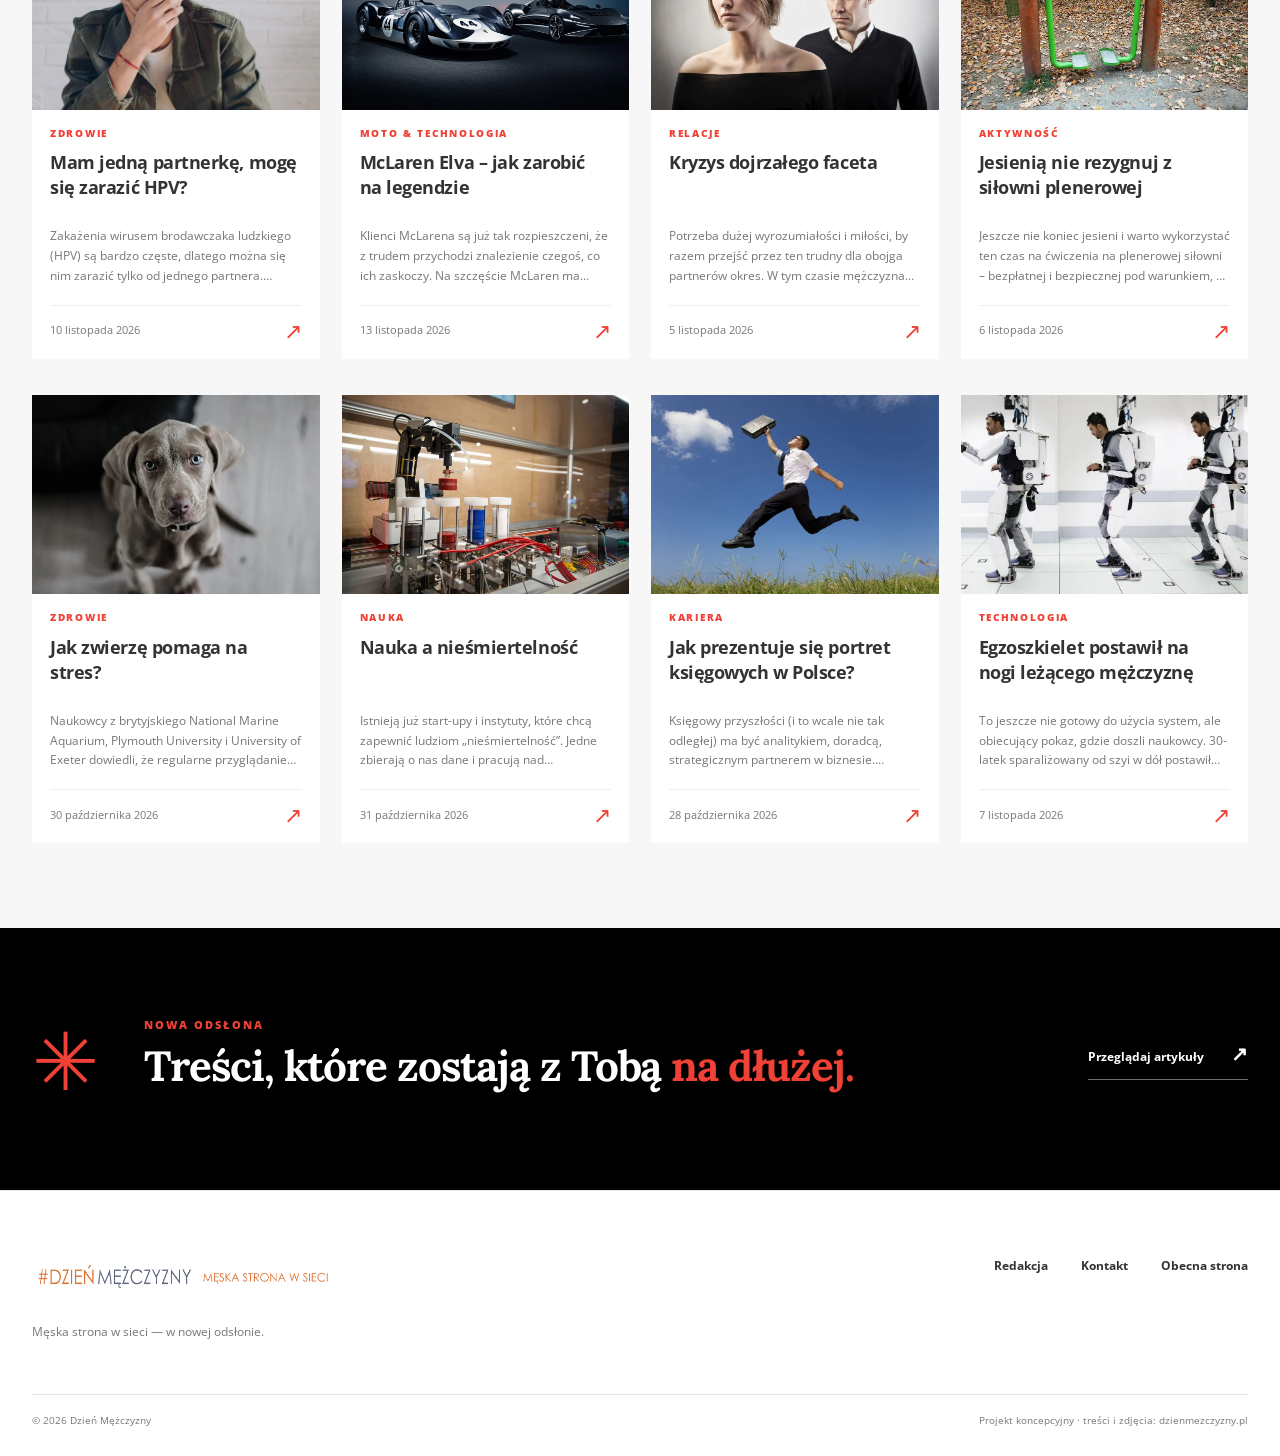
==== commit 1076d640: "Shrink logo and align palette with original (red, black, neutral greys) Co-Authored-By: Claude Sonne" ====
--- a/index.html
+++ b/index.html
@@ -3,7 +3,7 @@
 <head>
   <meta charset="utf-8">
   <meta name="viewport" content="width=device-width, initial-scale=1">
-  <meta name="theme-color" content="#f7f5f0">
+  <meta name="theme-color" content="#ef4135">
   <meta name="description" content="Prototyp nowej strony magazynu Dzień Mężczyzny.">
   <title>Dzień Mężczyzny — nowa odsłona</title>
   <link rel="stylesheet" href="styles.css">
--- a/styles.css
+++ b/styles.css
@@ -109,3 +109,25 @@
 @media(max-width:1000px){.masthead{height:130px}.masthead .brand{width:min(100%,730px)}}
 @media(max-width:760px){.site-header{background:var(--accent)}.masthead{height:59px;background:var(--accent)}.masthead .brand{width:100%}.brand-picture img{width:100%;max-height:50px;object-fit:contain}.search-panel label{color:white}.feature-thumbs{gap:6px;min-height:64px;padding:7px}.feature-thumb{height:45px}.feature-card{min-height:410px}.feature-content{padding:20px}.feature-content h2{font-size:28px}.lead-side{margin-top:20px}.side-story{padding:13px 0}.side-story h3{font-size:14px}}
 @media(max-width:470px){.masthead{height:53px}.brand-picture img{max-height:44px}.feature-card{min-height:385px}.feature-content h2{font-size:25px}.feature-thumb{height:38px}.feature-thumbs{min-height:54px}}
+
+/* Korekta: mniejsze logo i paleta zgodna z oryginałem (czerwień #ef4135, czerń, neutralne szarości). */
+:root{--paper:#f7f7f7;--ink:#333;--muted:#777;--accent:#ef4135;--line:#e5e5e5;--forest:#111;--sage:#fff}
+.preview-note{background:#000;color:#ddd}
+.preview-note span{color:#ef4135}
+.masthead{height:104px}
+.masthead .brand{width:min(100%,520px)}
+.footer-brand img{width:min(100%,300px)}
+.nav-band,.search-row button{background:#ef4135}
+.main-nav a:hover,.icon-button:hover{background:#d93631}
+.site-footer{background:#fff;border-top:1px solid #e5e5e5}
+.footer-bottom{border-top-color:#e5e5e5}
+.story-image{background:#eee}
+.quote-band{background:#000;color:#fff}
+.quote-asterisk,.quote-inner .kicker,.quote-inner p em{color:#ef4135}
+.feature-content>.story-category{color:#fff;background:#ef4135;padding:5px 9px;margin-bottom:2px}
+.topic-section{background:#fff;border-color:#e5e5e5}
+.topic-links button{border-color:#e0e0e0}
+.article-source{background:#f0f0f0}
+@media(max-width:1000px){.masthead{height:96px}.masthead .brand{width:min(100%,470px)}}
+@media(max-width:760px){.masthead{height:56px}.masthead .brand{width:100%}.brand-picture img{max-height:40px}}
+@media(max-width:470px){.masthead{height:50px}.brand-picture img{max-height:34px}}
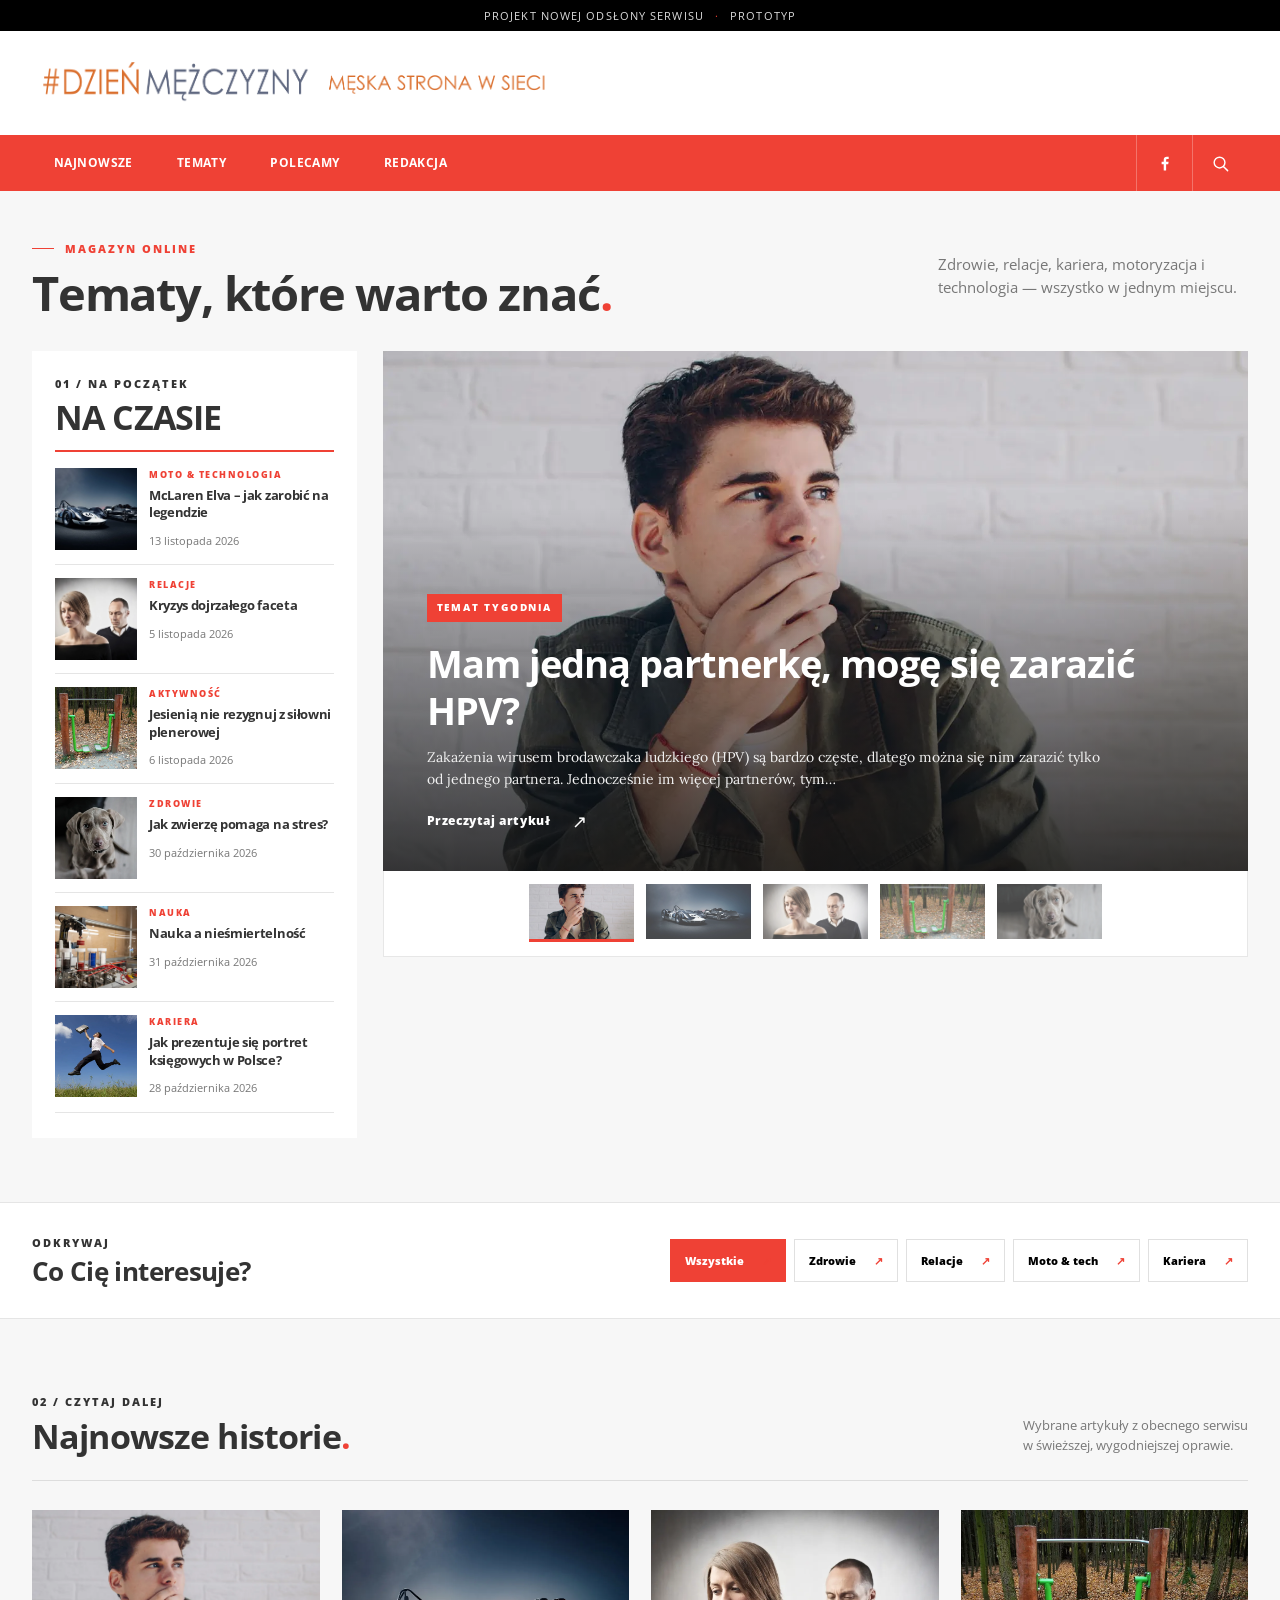
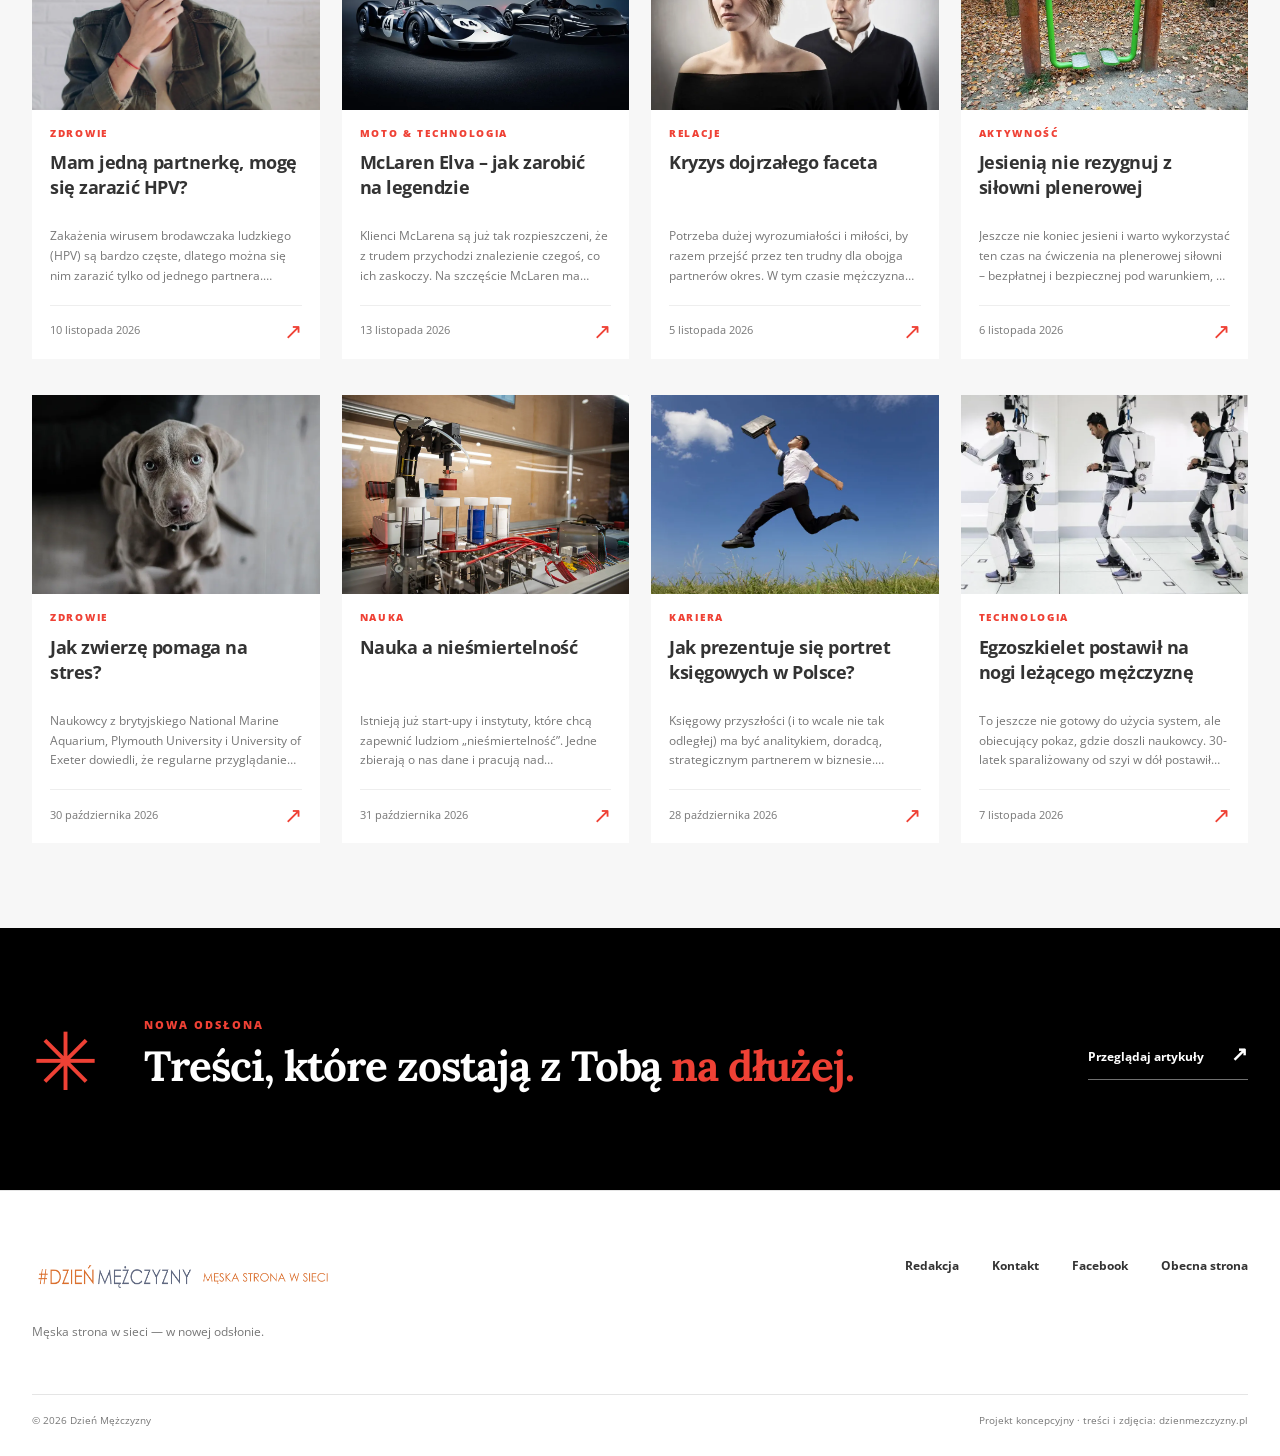
==== commit e0bd2719: "Add favicons, Open Graph/Twitter tags and Facebook link from original site Co-Authored-By: Claude So" ====
--- a/index.html
+++ b/index.html
@@ -6,6 +6,22 @@
   <meta name="theme-color" content="#ef4135">
   <meta name="description" content="Prototyp nowej strony magazynu Dzień Mężczyzny.">
   <title>Dzień Mężczyzny — nowa odsłona</title>
+  <link rel="icon" href="assets/icons/icon-32.png" sizes="32x32">
+  <link rel="icon" href="assets/icons/icon-192.png" sizes="192x192">
+  <link rel="apple-touch-icon" href="assets/icons/icon-180.png">
+  <meta name="msapplication-TileImage" content="assets/icons/icon-270.png">
+  <meta name="robots" content="noindex, follow">
+  <meta property="og:locale" content="pl_PL">
+  <meta property="og:site_name" content="Dzień Mężczyzny">
+  <meta property="og:type" content="website">
+  <meta property="og:title" content="Dzień Mężczyzny — męska strona w sieci">
+  <meta property="og:description" content="Dzień Mężczyzny — męska strona w sieci. Zdrowie, relacje, kariera, motoryzacja i technologia.">
+  <meta property="og:url" content="https://przemowakcji.github.io/dzien-mezczyzny-nowa-strona/">
+  <meta property="og:image" content="https://przemowakcji.github.io/dzien-mezczyzny-nowa-strona/assets/images/10721.webp">
+  <meta name="twitter:card" content="summary_large_image">
+  <meta name="twitter:title" content="Dzień Mężczyzny — męska strona w sieci">
+  <meta name="twitter:description" content="Dzień Mężczyzny — męska strona w sieci. Zdrowie, relacje, kariera, motoryzacja i technologia.">
+  <meta name="twitter:image" content="https://przemowakcji.github.io/dzien-mezczyzny-nowa-strona/assets/images/10721.webp">
   <link rel="stylesheet" href="styles.css">
   <script src="site.js" defer></script>
 </head>
@@ -13,7 +29,7 @@
   <div class="preview-note">Projekt nowej odsłony serwisu <span>·</span> prototyp</div>
   <header class="site-header">
     <div class="masthead container"><a class="brand" href="./" aria-label="Dzień Mężczyzny — strona główna"><picture class="brand-picture"><source media="(max-width: 760px)" srcset="assets/original-mobile-logo.png"><img src="assets/original-logo.png" alt="Dzień Mężczyzny — Męska strona w sieci"></picture></a></div>
-    <div class="nav-band"><div class="container header-inner"><nav class="main-nav" id="main-nav" aria-label="Nawigacja główna"><a href="#artykuly">Najnowsze</a><a href="#tematy">Tematy</a><a href="#wybrane">Polecamy</a><a href="https://www.dzienmezczyzny.pl/redakcja/">Redakcja</a></nav><div class="header-actions"><button class="icon-button search-toggle" type="button" aria-label="Otwórz wyszukiwarkę" aria-expanded="false"><svg viewBox="0 0 24 24" aria-hidden="true"><circle cx="10.8" cy="10.8" r="6.8"/><path d="m16 16 5 5"/></svg></button><button class="icon-button menu-toggle" type="button" aria-label="Otwórz menu" aria-expanded="false"><svg viewBox="0 0 24 24" aria-hidden="true"><path d="M3 7h18M3 12h18M3 17h18"/></svg></button></div></div></div>
+    <div class="nav-band"><div class="container header-inner"><nav class="main-nav" id="main-nav" aria-label="Nawigacja główna"><a href="#artykuly">Najnowsze</a><a href="#tematy">Tematy</a><a href="#wybrane">Polecamy</a><a href="https://www.dzienmezczyzny.pl/redakcja/">Redakcja</a></nav><div class="header-actions"><a class="icon-button fb-link" href="https://www.facebook.com/Dzie%C5%84-M%C4%99%C5%BCczyzny-1671349989750318/" target="_blank" rel="noopener" aria-label="Dzień Mężczyzny na Facebooku"><svg viewBox="0 0 24 24" aria-hidden="true"><path d="M13.5 22v-8.2h2.8l.5-3.4h-3.3V8.3c0-1 .3-1.6 1.7-1.6h1.7V3.7c-.3 0-1.3-.2-2.5-.2-2.5 0-4.1 1.500-4.100 4.200v2.700H7.500v3.400h2.800V22h3.200z"/></svg></a><button class="icon-button search-toggle" type="button" aria-label="Otwórz wyszukiwarkę" aria-expanded="false"><svg viewBox="0 0 24 24" aria-hidden="true"><circle cx="10.8" cy="10.8" r="6.8"/><path d="m16 16 5 5"/></svg></button><button class="icon-button menu-toggle" type="button" aria-label="Otwórz menu" aria-expanded="false"><svg viewBox="0 0 24 24" aria-hidden="true"><path d="M3 7h18M3 12h18M3 17h18"/></svg></button></div></div></div>
     <form class="search-panel container" id="search-form" role="search" hidden><label for="search-input">Szukaj w artykułach</label><div class="search-row"><input id="search-input" type="search" placeholder="Wpisz temat, np. zdrowie" autocomplete="off"><button type="submit">Szukaj <span aria-hidden="true">↗</span></button></div></form>
   </header>
 
@@ -29,6 +45,6 @@
     <section class="quote-band" id="wybrane"><div class="container quote-inner"><span class="quote-asterisk">✳</span><div><span class="kicker">Nowa odsłona</span><p>Treści, które zostają z Tobą <em>na dłużej.</em></p></div><a class="text-link" href="#artykuly">Przeglądaj artykuły <span>↗</span></a></div></section>
   </main>
 
-  <footer class="site-footer"><div class="container footer-top"><div><a class="brand footer-brand" href="./"><img src="assets/original-logo.png" alt="Dzień Mężczyzny — Męska strona w sieci"></a><p>Męska strona w sieci — w nowej odsłonie.</p></div><div class="footer-links"><a href="https://www.dzienmezczyzny.pl/redakcja/">Redakcja</a><a href="https://www.dzienmezczyzny.pl/redakcja/kontakt/">Kontakt</a><a href="https://www.dzienmezczyzny.pl/">Obecna strona</a></div></div><div class="container footer-bottom"><span>© 2026 Dzień Mężczyzny</span><span>Projekt koncepcyjny · treści i zdjęcia: dzienmezczyzny.pl</span></div></footer>
+  <footer class="site-footer"><div class="container footer-top"><div><a class="brand footer-brand" href="./"><img src="assets/original-logo.png" alt="Dzień Mężczyzny — Męska strona w sieci"></a><p>Męska strona w sieci — w nowej odsłonie.</p></div><div class="footer-links"><a href="https://www.dzienmezczyzny.pl/redakcja/">Redakcja</a><a href="https://www.dzienmezczyzny.pl/redakcja/kontakt/">Kontakt</a><a href="https://www.facebook.com/Dzie%C5%84-M%C4%99%C5%BCczyzny-1671349989750318/" target="_blank" rel="noopener">Facebook</a><a href="https://www.dzienmezczyzny.pl/">Obecna strona</a></div></div><div class="container footer-bottom"><span>© 2026 Dzień Mężczyzny</span><span>Projekt koncepcyjny · treści i zdjęcia: dzienmezczyzny.pl</span></div></footer>
 </body>
 </html>
--- a/styles.css
+++ b/styles.css
@@ -131,3 +131,7 @@
 @media(max-width:1000px){.masthead{height:96px}.masthead .brand{width:min(100%,470px)}}
 @media(max-width:760px){.masthead{height:56px}.masthead .brand{width:100%}.brand-picture img{max-height:40px}}
 @media(max-width:470px){.masthead{height:50px}.brand-picture img{max-height:34px}}
+
+/* Facebook jak w obecnym serwisie: przycisk obok wyszukiwarki. */
+.header-actions .fb-link{display:grid;place-items:center}
+.icon-button.fb-link svg{fill:currentColor;stroke:none;width:18px;height:18px}
